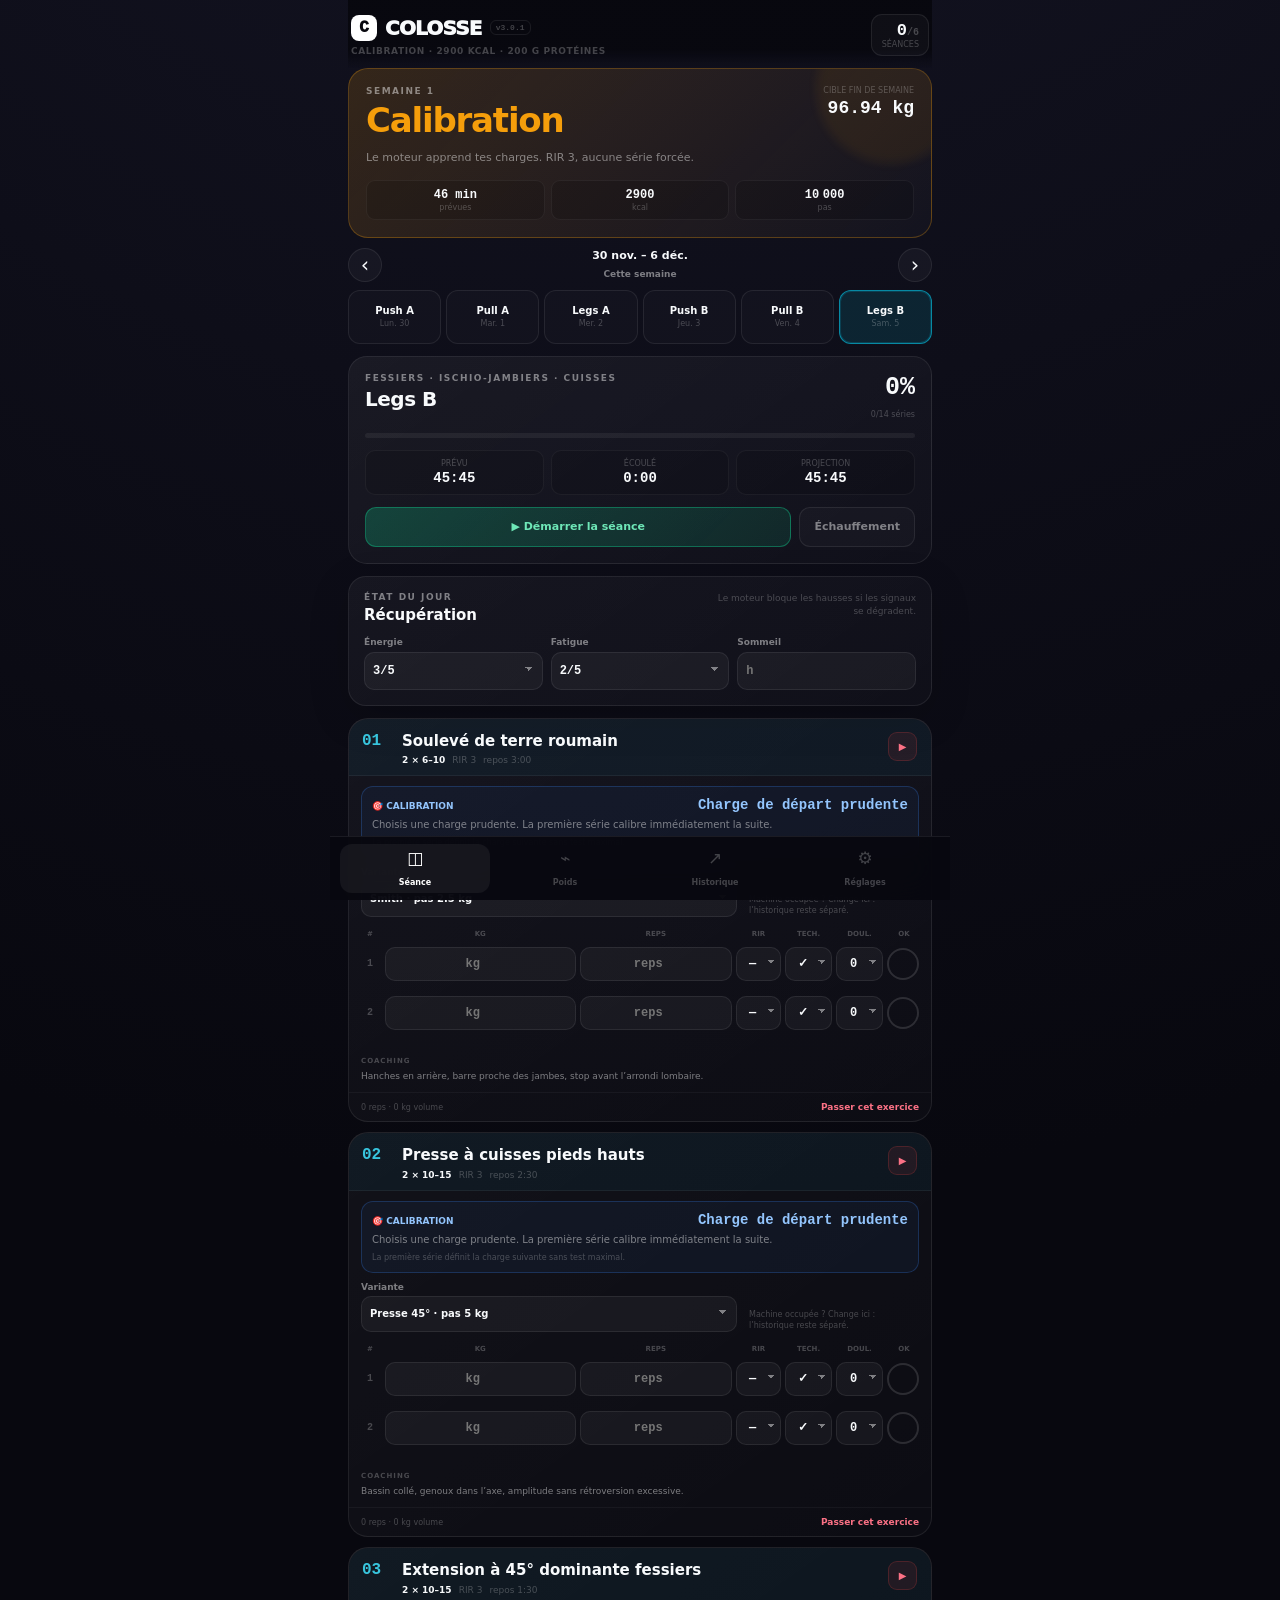
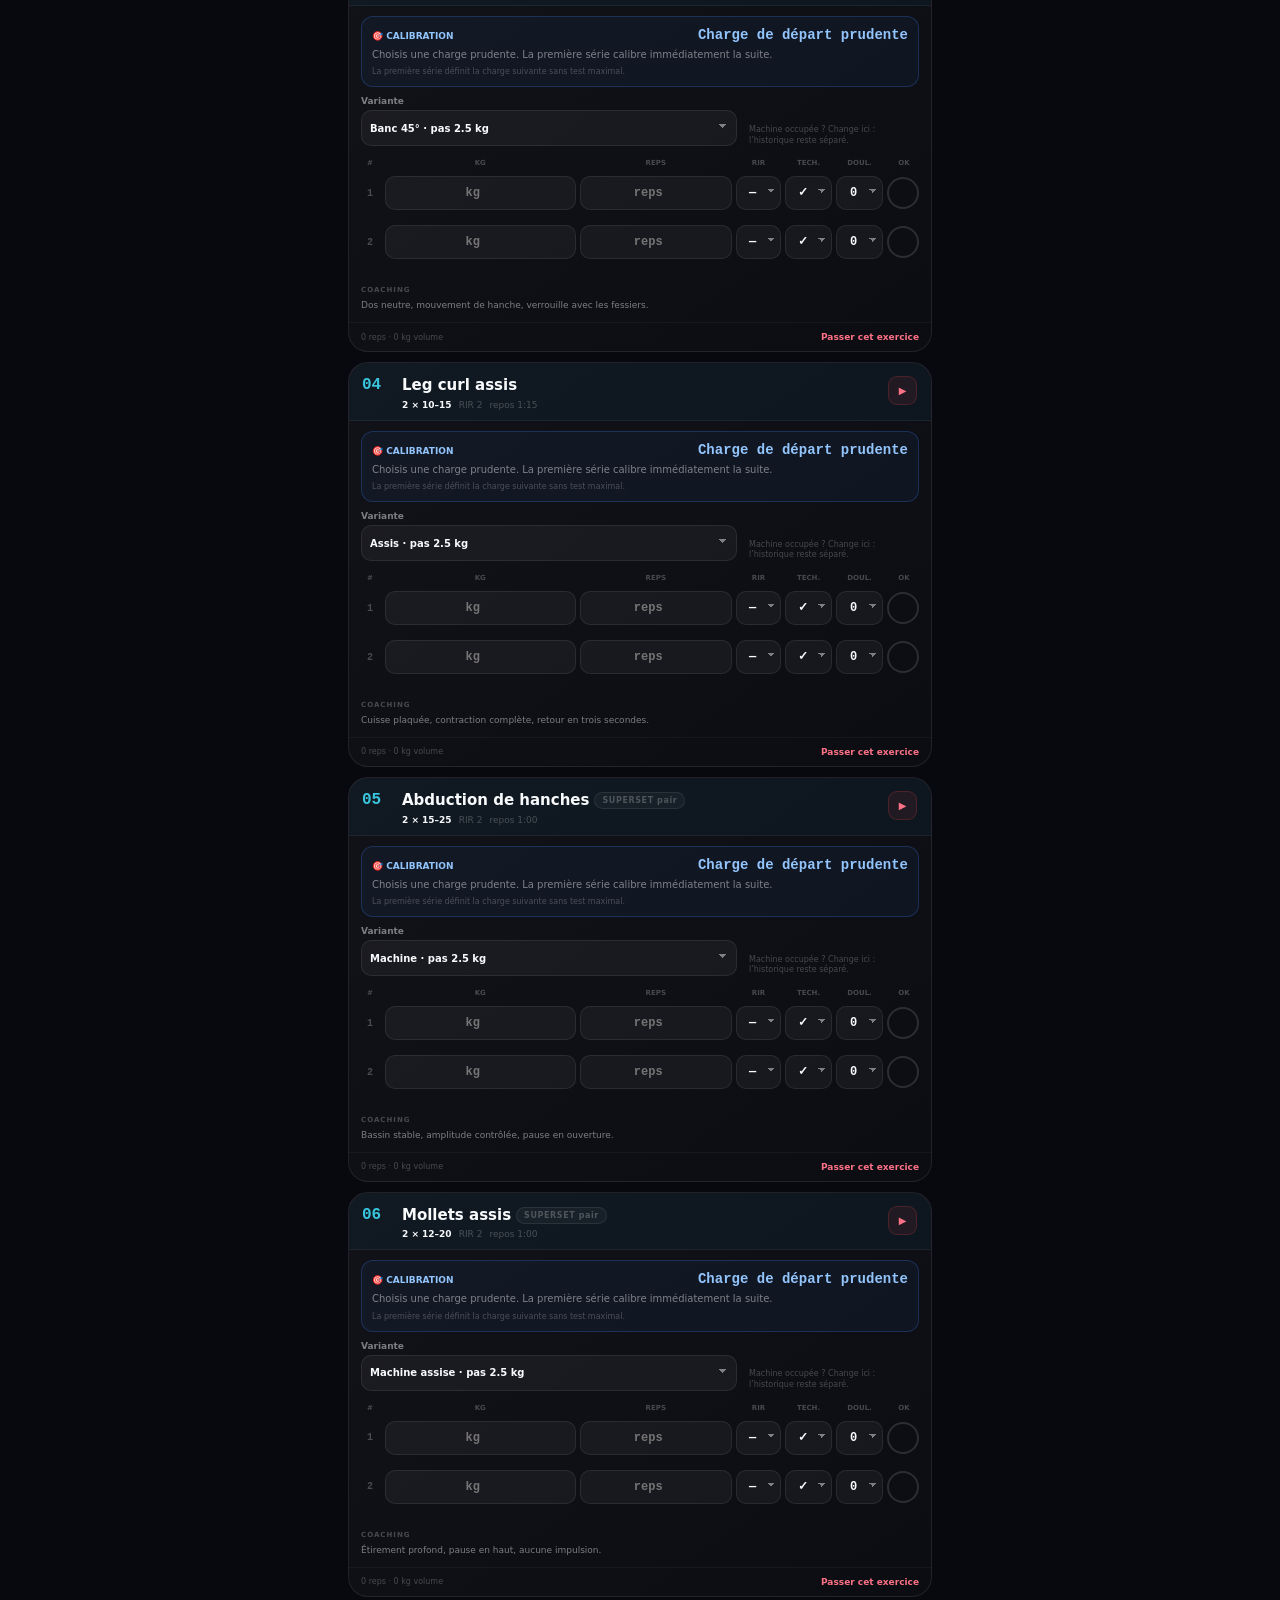
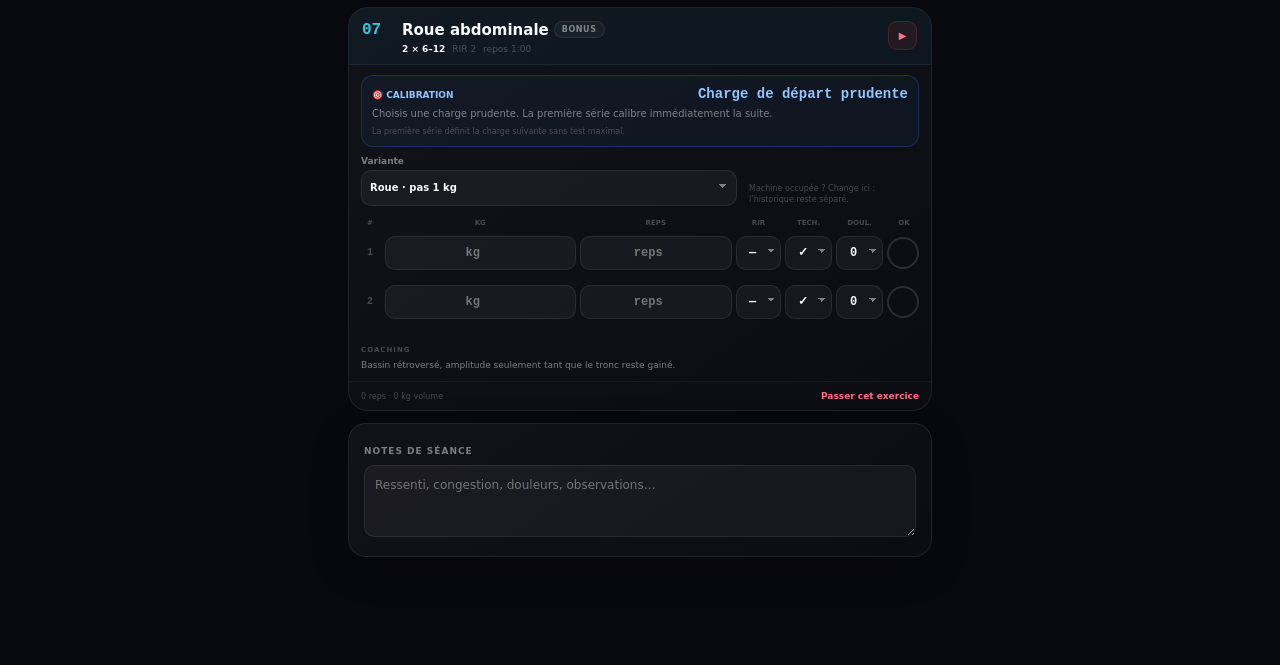
==== index.html @ 45afbc53 "Deploy Colosse v3 adaptive coach" ====
<!doctype html>
<html lang="fr">
<head>
  <meta charset="UTF-8" />
  <meta name="viewport" content="width=device-width, initial-scale=1, maximum-scale=1, viewport-fit=cover" />
  <meta name="theme-color" content="#08080f" />
  <meta name="color-scheme" content="dark" />
  <meta name="description" content="Colosse Adaptive — coach de musculation et pilotage du poids hors ligne." />
  <meta name="apple-mobile-web-app-capable" content="yes" />
  <meta name="apple-mobile-web-app-status-bar-style" content="black-translucent" />
  <meta name="apple-mobile-web-app-title" content="Colosse" />
  <link rel="manifest" href="./manifest.json" />
  <link rel="icon" href="./icon-192.png" />
  <link rel="apple-touch-icon" href="./icon-192.png" />
  <link rel="stylesheet" href="./styles.css" />
  <title>Colosse Adaptive</title>
</head>
<body>
  <div id="app"></div>
  <noscript>Colosse nécessite JavaScript.</noscript>
  <script type="module" src="./app.js"></script>
</body>
</html>
---- styles.css ----
:root {
  color-scheme: dark;
  --bg: #08080f;
  --panel: #11111a;
  --panel-2: #151521;
  --line: rgba(255,255,255,.08);
  --muted: rgba(255,255,255,.46);
  --faint: rgba(255,255,255,.24);
  --text: #f8fafc;
  --green: #10b981;
  --red: #ef4444;
  --amber: #f59e0b;
  --blue: #3b82f6;
  --radius: 18px;
  --mono: ui-monospace, SFMono-Regular, Menlo, Monaco, Consolas, monospace;
  --sans: Inter, ui-sans-serif, system-ui, -apple-system, BlinkMacSystemFont, "Segoe UI", sans-serif;
}

* { box-sizing: border-box; -webkit-tap-highlight-color: transparent; }
html { background: var(--bg); }
body { margin: 0; min-height: 100vh; background: radial-gradient(circle at 50% -20%, #171728 0, var(--bg) 42%); color: var(--text); font-family: var(--sans); overscroll-behavior-y: contain; }
button, input, select, textarea { font: inherit; }
button, a { -webkit-touch-callout: none; }
button { color: inherit; }
a { color: inherit; }
input, select, textarea { color: var(--text); background: rgba(255,255,255,.045); border: 1px solid var(--line); border-radius: 10px; outline: none; }
input:focus, select:focus, textarea:focus { border-color: rgba(255,255,255,.28); box-shadow: 0 0 0 3px rgba(255,255,255,.04); }
select { appearance: none; background-image: linear-gradient(45deg, transparent 50%, rgba(255,255,255,.45) 50%), linear-gradient(135deg, rgba(255,255,255,.45) 50%, transparent 50%); background-position: calc(100% - 13px) calc(50% - 2px), calc(100% - 9px) calc(50% - 2px); background-size: 4px 4px, 4px 4px; background-repeat: no-repeat; padding-right: 25px !important; }
textarea { resize: vertical; }
::selection { background: rgba(59,130,246,.35); }
::-webkit-scrollbar { width: 0; height: 0; }

.app-shell { width: min(100%, 620px); margin: 0 auto; min-height: 100vh; padding: env(safe-area-inset-top) 12px calc(90px + env(safe-area-inset-bottom)); }
.page { padding-bottom: 18px; }
.topbar { position: sticky; top: 0; z-index: 40; display: flex; align-items: center; justify-content: space-between; min-height: 68px; padding: 12px 3px 10px; background: linear-gradient(180deg, rgba(8,8,15,.98) 72%, rgba(8,8,15,0)); backdrop-filter: blur(16px); }
.brand-row { display: flex; align-items: center; gap: 8px; }
.brand-mark { display: grid; place-items: center; width: 26px; height: 26px; border-radius: 8px; background: #fff; color: #08080f; font-family: var(--mono); font-weight: 950; }
.brand { font-size: 20px; line-height: 1; font-weight: 950; letter-spacing: -.8px; }
.version { padding: 2px 5px; border: 1px solid var(--line); border-radius: 6px; color: var(--faint); font: 600 8px var(--mono); }
.brand-sub { margin-top: 5px; color: var(--faint); font-size: 9px; font-weight: 750; letter-spacing: .6px; text-transform: uppercase; }
.topbar-score { min-width: 58px; padding: 6px 9px; border: 1px solid var(--line); border-radius: 11px; background: rgba(255,255,255,.03); text-align: right; }
.topbar-score strong { display: block; font: 900 17px var(--mono); }
.topbar-score strong small { color: var(--faint); font-size: 10px; }
.topbar-score span { display: block; color: var(--faint); font-size: 8px; text-transform: uppercase; }

h1, h2, h3, p { margin: 0; }
h1 { font-size: clamp(24px, 7vw, 34px); letter-spacing: -1.2px; }
h2 { font-size: 20px; letter-spacing: -.5px; }
h3 { font-size: 15px; }
.eyebrow { display: block; margin-bottom: 4px; color: var(--muted); font-size: 9px; font-weight: 850; letter-spacing: 1.5px; text-transform: uppercase; }
.subtle { color: var(--faint); font-size: 9px; line-height: 1.45; text-align: right; max-width: 210px; }
.subtle-block { color: var(--muted); font-size: 12px; line-height: 1.55; }
.card { margin-top: 12px; padding: 15px; border: 1px solid var(--line); border-radius: var(--radius); background: linear-gradient(145deg, rgba(255,255,255,.045), rgba(255,255,255,.018)); box-shadow: 0 12px 40px rgba(0,0,0,.16); }
.card-title { display: flex; align-items: flex-start; justify-content: space-between; gap: 14px; margin-bottom: 13px; }
.status-pill, .badge { display: inline-flex; align-items: center; padding: 3px 7px; border: 1px solid var(--line); border-radius: 999px; color: var(--muted); background: rgba(255,255,255,.035); font-size: 8px; font-weight: 850; letter-spacing: .6px; }
.badge.muted { color: var(--faint); }

.phase-card { position: relative; overflow: hidden; padding: 17px; border: 1px solid color-mix(in srgb, var(--phase) 28%, transparent); border-radius: 20px; background: linear-gradient(135deg, color-mix(in srgb, var(--phase) 16%, transparent), rgba(255,255,255,.018)); }
.phase-card::after { content: ""; position: absolute; right: -35px; top: -55px; width: 150px; height: 150px; border-radius: 50%; background: var(--phase); opacity: .07; filter: blur(5px); }
.phase-top { position: relative; z-index: 1; display: flex; justify-content: space-between; gap: 18px; }
.phase-card h1 { color: var(--phase); }
.phase-card p { position: relative; z-index: 1; margin-top: 10px; color: var(--muted); font-size: 11px; line-height: 1.5; }
.weight-target { min-width: 118px; text-align: right; }
.weight-target span, .weight-target small { display: block; color: var(--faint); font-size: 8px; text-transform: uppercase; }
.weight-target strong { display: block; margin: 3px 0; font: 900 18px var(--mono); }
.phase-metrics { position: relative; z-index: 1; display: grid; grid-template-columns: repeat(3,1fr); gap: 6px; margin-top: 13px; }
.phase-metrics span { padding: 7px; border: 1px solid rgba(255,255,255,.055); border-radius: 9px; background: rgba(0,0,0,.14); color: var(--faint); font-size: 8px; text-align: center; }
.phase-metrics b { display: block; margin-bottom: 1px; color: var(--text); font: 800 12px var(--mono); }

.week-picker { display: grid; grid-template-columns: 34px 1fr 34px; align-items: center; gap: 8px; margin: 10px 0 8px; text-align: center; }
.week-picker strong { display: block; font-size: 11px; }
.week-picker .text-button { margin-top: 2px; }
.icon-button { width: 34px; height: 34px; border: 1px solid var(--line); border-radius: 50%; background: rgba(255,255,255,.035); font-size: 21px; cursor: pointer; }
.text-button { padding: 2px 0; border: 0; background: none; color: var(--muted); font-size: 9px; font-weight: 750; cursor: pointer; }
.danger-text { color: #fb7185 !important; }

.day-tabs { display: flex; gap: 5px; overflow-x: auto; padding-bottom: 4px; }
.day-tab { position: relative; flex: 1 0 73px; min-height: 54px; padding: 7px 4px; border: 1px solid var(--line); border-radius: 12px; background: rgba(255,255,255,.018); cursor: pointer; }
.day-tab.active { border-color: color-mix(in srgb, var(--day) 70%, transparent); background: color-mix(in srgb, var(--day) 13%, transparent); box-shadow: inset 0 0 0 1px color-mix(in srgb, var(--day) 20%, transparent); }
.day-tab span { display: block; font-size: 10px; font-weight: 850; }
.day-tab small { display: block; margin-top: 3px; color: var(--faint); font-size: 8px; text-transform: capitalize; }
.day-tab i { position: absolute; top: 4px; right: 5px; color: var(--green); font-size: 8px; font-style: normal; }

.session-card { margin-top: 8px; padding: 16px; border: 1px solid var(--line); border-radius: 19px; background: linear-gradient(145deg, rgba(255,255,255,.05), rgba(255,255,255,.018)); }
.session-card.complete { border-color: rgba(16,185,129,.35); box-shadow: 0 10px 40px rgba(16,185,129,.07); }
.session-heading { display: flex; align-items: flex-start; justify-content: space-between; gap: 16px; }
.session-progress { text-align: right; }
.session-progress strong { display: block; font: 900 25px var(--mono); }
.session-progress span { color: var(--faint); font-size: 8px; }
.progress-track { height: 5px; margin-top: 12px; overflow: hidden; border-radius: 999px; background: rgba(255,255,255,.06); }
.progress-track i { display: block; height: 100%; border-radius: inherit; background: linear-gradient(90deg, #3b82f6, #10b981); transition: width .3s ease; }
.time-grid { display: grid; grid-template-columns: repeat(3,1fr); gap: 7px; margin-top: 12px; }
.time-grid div { padding: 8px 6px; border: 1px solid rgba(255,255,255,.05); border-radius: 10px; background: rgba(0,0,0,.12); text-align: center; }
.time-grid span { display: block; color: var(--faint); font-size: 8px; text-transform: uppercase; }
.time-grid strong { display: block; margin-top: 2px; font: 800 14px var(--mono); }
.time-grid .danger strong { color: #fb7185; }
.session-actions, .data-actions { display: flex; gap: 8px; margin-top: 12px; }
.primary-button, .secondary-button, .ghost-button, .danger-button { display: inline-flex; align-items: center; justify-content: center; min-height: 40px; padding: 10px 14px; border-radius: 11px; font-size: 11px; font-weight: 850; text-decoration: none; cursor: pointer; }
.primary-button { flex: 1; border: 1px solid rgba(16,185,129,.45); background: linear-gradient(135deg, rgba(16,185,129,.28), rgba(16,185,129,.13)); color: #6ee7b7; }
.secondary-button { flex: 1; border: 1px solid rgba(59,130,246,.35); background: rgba(59,130,246,.10); color: #93c5fd; }
.ghost-button { border: 1px solid var(--line); background: rgba(255,255,255,.025); color: var(--muted); }
.danger-button { width: 100%; margin-top: 12px; border: 1px solid rgba(239,68,68,.35); background: rgba(239,68,68,.08); color: #fda4af; }
.complete-banner { margin-top: 10px; padding: 8px; border-radius: 9px; background: rgba(16,185,129,.10); color: #6ee7b7; font-size: 10px; font-weight: 800; text-align: center; }

.readiness-grid { display: grid; grid-template-columns: repeat(3,1fr); gap: 8px; }
.readiness-grid label, .form-grid label, .full-label, .variant-row label { color: var(--muted); font-size: 9px; font-weight: 750; }
.readiness-grid select, .readiness-grid input { width: 100%; height: 38px; margin-top: 5px; padding: 8px; font: 750 12px var(--mono); }
.trim-card { display: flex; align-items: center; justify-content: space-between; gap: 14px; margin-top: 12px; padding: 13px; border: 1px solid rgba(245,158,11,.32); border-radius: 15px; background: rgba(245,158,11,.08); }
.trim-card strong { display: block; color: #fbbf24; }
.trim-card p { margin-top: 3px; color: var(--muted); font-size: 10px; line-height: 1.4; }
.trim-card button { flex: 0 0 auto; padding: 9px; border: 1px solid rgba(245,158,11,.35); border-radius: 9px; background: rgba(245,158,11,.14); color: #fbbf24; font-size: 9px; font-weight: 850; }

.exercise-list { margin-top: 12px; }
.exercise-card { margin-bottom: 10px; overflow: hidden; border: 1px solid var(--line); border-radius: 18px; background: linear-gradient(145deg, rgba(255,255,255,.045), rgba(255,255,255,.018)); }
.exercise-card.skipped { opacity: .48; filter: grayscale(.6); }
.exercise-head { display: grid; grid-template-columns: 31px 1fr 30px; gap: 9px; align-items: start; padding: 13px 13px 10px; border-bottom: 1px solid rgba(255,255,255,.055); background: color-mix(in srgb, var(--accent) 5%, transparent); }
.exercise-index { color: color-mix(in srgb, var(--accent) 80%, white); font: 900 16px var(--mono); }
.exercise-name-row { display: flex; align-items: center; flex-wrap: wrap; gap: 5px; }
.exercise-title h3 { line-height: 1.25; }
.exercise-plan { display: flex; flex-wrap: wrap; gap: 7px; margin-top: 5px; color: var(--faint); font-size: 9px; }
.exercise-plan b { color: var(--text); }
.video-link { display: grid; place-items: center; width: 29px; height: 29px; border: 1px solid rgba(239,68,68,.20); border-radius: 9px; background: rgba(239,68,68,.09); color: #fb7185; font-size: 10px; text-decoration: none; }
.prescription { margin: 10px 12px 0; padding: 10px; border: 1px solid var(--line); border-radius: 12px; background: rgba(255,255,255,.025); }
.prescription > div { display: flex; align-items: baseline; justify-content: space-between; gap: 10px; }
.prescription span { font-size: 9px; font-weight: 850; text-transform: uppercase; }
.prescription strong { font: 850 14px var(--mono); text-align: right; }
.prescription p { margin-top: 5px; color: var(--muted); font-size: 10px; line-height: 1.45; }
.prescription small { display: block; margin-top: 5px; color: var(--faint); font-size: 8px; }
.decision-up { border-color: rgba(16,185,129,.25) !important; background: rgba(16,185,129,.055) !important; color: #6ee7b7; }
.decision-down { border-color: rgba(245,158,11,.28) !important; background: rgba(245,158,11,.06) !important; color: #fbbf24; }
.decision-danger { border-color: rgba(239,68,68,.30) !important; background: rgba(239,68,68,.07) !important; color: #fda4af; }
.decision-calibrate { border-color: rgba(59,130,246,.25) !important; background: rgba(59,130,246,.06) !important; color: #93c5fd; }
.decision-hold { color: #cbd5e1; }
.variant-row { display: flex; align-items: flex-end; justify-content: space-between; gap: 12px; padding: 9px 12px; }
.variant-row label { flex: 1; }
.variant-row select { display: block; width: 100%; height: 36px; margin-top: 4px; padding: 7px 25px 7px 8px; font-size: 10px; font-weight: 750; }
.variant-row > span { max-width: 170px; color: var(--faint); font-size: 8px; line-height: 1.35; }
.set-table { padding: 0 10px 8px; }
.set-head, .set-row { display: grid; grid-template-columns: 22px minmax(48px,1fr) minmax(42px,.8fr) 45px 47px 47px 34px; gap: 4px; align-items: center; }
.set-head { padding: 4px 0; color: var(--faint); font-size: 7px; font-weight: 800; text-align: center; }
.set-row { position: relative; margin-bottom: 5px; padding: 5px 0; border-radius: 10px; transition: background .2s; }
.set-row.done { background: rgba(255,255,255,.025); }
.set-row.hit { background: rgba(16,185,129,.055); }
.set-number { color: var(--faint); font: 750 10px var(--mono); text-align: center; }
.set-row input, .set-row select { width: 100%; height: 34px; padding: 5px 4px; font: 800 12px var(--mono); text-align: center; }
.set-row select { padding-right: 16px !important; background-position: calc(100% - 9px) calc(50% - 2px), calc(100% - 5px) calc(50% - 2px); }
.set-check { display: grid; place-items: center; width: 32px; height: 32px; border: 2px solid rgba(255,255,255,.13); border-radius: 50%; background: transparent; font-weight: 950; cursor: pointer; }
.set-row.done .set-check { border-color: var(--green); background: var(--green); color: white; }
.rest-actual { position: absolute; right: 38px; bottom: -5px; color: var(--faint); font-size: 7px; }
.next-set, .next-session { display: flex; align-items: center; justify-content: space-between; gap: 12px; margin: 4px 12px 10px; padding: 10px; border: 1px solid rgba(59,130,246,.22); border-radius: 11px; background: rgba(59,130,246,.055); }
.next-set span, .next-session span { display: block; color: #93c5fd; font-size: 8px; font-weight: 850; letter-spacing: .8px; }
.next-set strong, .next-session strong { display: block; margin-top: 2px; font: 800 11px var(--mono); }
.next-set p, .next-session p { margin-top: 3px; color: var(--muted); font-size: 9px; line-height: 1.35; }
.next-set button { flex: 0 0 auto; padding: 8px; border: 1px solid rgba(59,130,246,.35); border-radius: 8px; background: rgba(59,130,246,.13); color: #bfdbfe; font-size: 8px; font-weight: 850; }
.next-set.danger { border-color: rgba(239,68,68,.3); background: rgba(239,68,68,.07); }
.next-session { border-color: rgba(16,185,129,.22); background: rgba(16,185,129,.055); }
.next-session span { color: #6ee7b7; }
.cue { padding: 0 12px 10px; }
.cue span { color: var(--faint); font-size: 7px; font-weight: 850; letter-spacing: 1px; }
.cue p { margin-top: 3px; color: var(--muted); font-size: 9px; line-height: 1.4; }
.exercise-footer { display: flex; justify-content: space-between; align-items: center; gap: 10px; padding: 7px 12px; border-top: 1px solid rgba(255,255,255,.045); color: var(--faint); font-size: 8px; }
.notes-card label { color: var(--muted); font-size: 9px; font-weight: 800; text-transform: uppercase; letter-spacing: 1px; }
.notes-card textarea, .daily-form textarea { width: 100%; min-height: 72px; margin-top: 7px; padding: 10px; font-size: 12px; line-height: 1.5; }

.weight-hero, .history-hero, .settings-hero { display: flex; align-items: flex-start; justify-content: space-between; gap: 20px; padding: 16px 4px 10px; }
.weight-hero p, .history-hero p, .settings-hero p { margin-top: 6px; color: var(--muted); font-size: 11px; line-height: 1.45; }
.macro-grid { display: grid; grid-template-columns: repeat(4,1fr); gap: 6px; margin-top: 10px; }
.macro-grid div { padding: 9px 5px; border: 1px solid var(--line); border-radius: 12px; background: rgba(255,255,255,.025); text-align: center; }
.macro-grid span, .macro-grid small { display: block; color: var(--faint); font-size: 7px; text-transform: uppercase; }
.macro-grid strong { display: block; margin: 3px 0 1px; font: 850 15px var(--mono); }
.trend-card > p { color: var(--muted); font-size: 11px; line-height: 1.5; }
.trend-metrics { display: grid; grid-template-columns: repeat(3,1fr); gap: 6px; margin: 12px 0; }
.trend-metrics div { padding: 8px; border: 1px solid rgba(255,255,255,.05); border-radius: 10px; background: rgba(0,0,0,.12); }
.trend-metrics span { display: block; color: var(--faint); font-size: 7px; }
.trend-metrics strong { display: block; margin-top: 3px; font: 750 10px var(--mono); }
.status-on_track { border-color: rgba(16,185,129,.25); }
.status-too_slow, .status-too_fast, .status-recovery { border-color: rgba(245,158,11,.28); }
.status-adherence { border-color: rgba(239,68,68,.28); }
.alert-strip { margin-top: 11px; padding: 9px; border: 1px solid rgba(245,158,11,.20); border-radius: 10px; background: rgba(245,158,11,.055); }
.alert-strip strong, .alert-strip span { display: block; }
.alert-strip strong { color: #fbbf24; font-size: 10px; }
.alert-strip span { margin-top: 2px; color: var(--muted); font-size: 9px; line-height: 1.4; }
.chart-legend { display: flex; gap: 10px; color: var(--faint); font-size: 8px; }
.chart-legend span::before { content: ""; display: inline-block; width: 13px; height: 2px; margin-right: 4px; vertical-align: middle; }
.chart-legend .actual::before { background: #60a5fa; }
.chart-legend .target::before { border-top: 2px dashed #f59e0b; }
.weight-chart { display: block; width: 100%; overflow: visible; }
.chart-grid { stroke: rgba(255,255,255,.06); stroke-width: 1; }
.chart-label { fill: rgba(255,255,255,.25); font: 9px var(--mono); }
.chart-actual { fill: none; stroke: #60a5fa; stroke-width: 4; stroke-linecap: round; stroke-linejoin: round; filter: drop-shadow(0 3px 8px rgba(59,130,246,.3)); }
.chart-target { fill: none; stroke: #f59e0b; stroke-width: 2; stroke-dasharray: 8 7; opacity: .75; }
.chart-dot { fill: #0f172a; stroke: #93c5fd; stroke-width: 3; }
.empty-chart { padding: 40px 10px; color: var(--faint); font-size: 10px; text-align: center; }
.form-grid { display: grid; grid-template-columns: repeat(2,1fr); gap: 10px; }
.form-grid label { display: block; }
.input-unit { display: flex; align-items: center; margin-top: 5px; border: 1px solid var(--line); border-radius: 10px; background: rgba(255,255,255,.035); }
.input-unit:focus-within { border-color: rgba(255,255,255,.28); }
.input-unit input { width: 100%; height: 39px; padding: 8px 5px 8px 9px; border: 0; background: transparent; box-shadow: none; font: 800 12px var(--mono); }
.input-unit span { padding-right: 8px; color: var(--faint); font-size: 8px; white-space: nowrap; }
.full-label { display: block; margin-top: 11px; }
.target-table, .log-list, .adjustment-list { display: grid; gap: 5px; }
.target-row, .log-list > div, .adjustment-list > div { display: grid; grid-template-columns: 1fr auto auto; align-items: center; gap: 12px; padding: 9px; border: 1px solid rgba(255,255,255,.05); border-radius: 10px; background: rgba(255,255,255,.02); }
.target-row.current { border-color: rgba(59,130,246,.26); background: rgba(59,130,246,.055); }
.target-row span, .log-list span, .adjustment-list span { font-size: 10px; font-weight: 750; }
.target-row span small { display: block; margin-top: 2px; color: var(--faint); font-size: 7px; }
.target-row strong, .log-list strong, .adjustment-list strong { font: 800 11px var(--mono); }
.target-row > small, .log-list > div > small, .adjustment-list > div > small { color: var(--faint); font-size: 8px; }
.adjustment-list > div { grid-template-columns: auto 1fr; }
.adjustment-list > div small { grid-column: 1 / -1; line-height: 1.4; }

.strength-chip { flex: 0 0 auto; padding: 9px 11px; border: 1px solid rgba(16,185,129,.25); border-radius: 12px; background: rgba(16,185,129,.055); text-align: right; }
.strength-chip.danger { border-color: rgba(239,68,68,.28); background: rgba(239,68,68,.06); }
.strength-chip span { display: block; color: var(--faint); font-size: 8px; }
.strength-chip strong { display: block; margin-top: 2px; font: 850 15px var(--mono); }
.prescription-list { display: grid; gap: 5px; }
.prescription-list > div { display: grid; grid-template-columns: 1fr auto auto; align-items: center; gap: 9px; padding: 9px; border: 1px solid rgba(255,255,255,.05); border-radius: 10px; background: rgba(255,255,255,.02); }
.prescription-list span { font-size: 10px; font-weight: 750; }
.prescription-list span small { display: block; margin-top: 2px; color: var(--faint); font-size: 7px; }
.prescription-list strong { font: 800 11px var(--mono); }
.prescription-list em { padding: 3px 6px; border: 1px solid var(--line); border-radius: 999px; font-size: 7px; font-style: normal; font-weight: 850; }
.session-history { display: grid; gap: 7px; }
.history-session { border: 1px solid rgba(255,255,255,.055); border-radius: 12px; background: rgba(255,255,255,.02); }
.history-session summary { display: flex; justify-content: space-between; gap: 12px; padding: 11px; list-style: none; cursor: pointer; }
.history-session summary::-webkit-details-marker { display: none; }
.history-session summary span, .history-session summary small { display: block; color: var(--faint); font-size: 8px; text-transform: capitalize; }
.history-session summary strong { display: block; margin-top: 2px; font-size: 11px; }
.history-session summary > div:last-child { text-align: right; }
.history-session summary > div:last-child span { color: var(--text); font: 750 10px var(--mono); }
.history-detail { padding: 0 11px 11px; border-top: 1px solid rgba(255,255,255,.045); }
.history-detail > div { display: grid; grid-template-columns: 120px 1fr; gap: 9px; padding: 7px 0; border-bottom: 1px solid rgba(255,255,255,.035); }
.history-detail span { color: var(--muted); font-size: 9px; }
.history-detail strong { font: 650 9px var(--mono); line-height: 1.4; }
.history-detail p { margin: 9px 0; color: var(--muted); font-size: 10px; line-height: 1.45; }
.legacy-card, .legacy-note, .about-card { margin-top: 12px; padding: 12px; border: 1px solid rgba(59,130,246,.16); border-radius: 13px; background: rgba(59,130,246,.045); }
.legacy-card strong, .legacy-card span, .about-card strong, .about-card span { display: block; }
.legacy-card strong, .about-card strong { font-size: 10px; }
.legacy-card span, .about-card span, .legacy-note { margin-top: 3px; color: var(--muted); font-size: 9px; line-height: 1.45; }
.empty-state { padding: 18px; color: var(--faint); font-size: 10px; text-align: center; }

.settings-hero { display: block; }
.settings-section .form-grid { margin-top: 2px; }
.toggle-list { display: grid; gap: 7px; }
.toggle-row { display: flex; align-items: center; justify-content: space-between; gap: 12px; min-height: 44px; padding: 8px 10px; border: 1px solid rgba(255,255,255,.05); border-radius: 10px; background: rgba(255,255,255,.02); cursor: pointer; }
.toggle-row span { font-size: 11px; }
.toggle-row input { position: absolute; opacity: 0; pointer-events: none; }
.toggle-row i { position: relative; width: 39px; height: 23px; border-radius: 999px; background: rgba(255,255,255,.10); transition: .2s; }
.toggle-row i::after { content: ""; position: absolute; top: 3px; left: 3px; width: 17px; height: 17px; border-radius: 50%; background: #fff; transition: .2s; }
.toggle-row input:checked + i { background: var(--green); }
.toggle-row input:checked + i::after { transform: translateX(16px); }
.data-actions .secondary-button { min-width: 0; }

.bottom-nav { position: fixed; bottom: 0; left: 50%; z-index: 80; display: grid; grid-template-columns: repeat(4,1fr); width: min(100%, 620px); padding: 7px 10px calc(7px + env(safe-area-inset-bottom)); border-top: 1px solid var(--line); background: rgba(8,8,15,.94); backdrop-filter: blur(22px); transform: translateX(-50%); }
.nav-item { display: grid; place-items: center; gap: 2px; min-height: 49px; border: 0; border-radius: 12px; background: transparent; color: var(--faint); cursor: pointer; }
.nav-item span { font-size: 17px; line-height: 1; }
.nav-item small { font-size: 8px; font-weight: 750; }
.nav-item.active { background: rgba(255,255,255,.055); color: #fff; }

.timer-overlay { position: fixed; inset: auto 0 0; z-index: 100; display: grid; place-items: center; width: min(100%, 620px); margin: auto; padding: 17px 18px calc(22px + env(safe-area-inset-bottom)); border-top: 1px solid rgba(59,130,246,.25); background: rgba(8,8,15,.98); backdrop-filter: blur(22px); box-shadow: 0 -20px 60px rgba(0,0,0,.45); animation: slideUp .22s ease-out; }
.timer-label { color: var(--faint); font-size: 8px; font-weight: 850; letter-spacing: 2px; }
.timer-overlay > strong { margin: 4px 0 8px; font: 950 40px var(--mono); }
.timer-progress { width: min(330px, 80vw); height: 5px; overflow: hidden; border-radius: 999px; background: rgba(255,255,255,.08); }
.timer-progress i { display: block; height: 100%; background: #60a5fa; transition: width .25s linear; }
.timer-actions { display: flex; align-items: center; gap: 13px; margin-top: 11px; }
.timer-actions button, .timer-skip { border: 1px solid var(--line); border-radius: 10px; background: rgba(255,255,255,.04); color: var(--muted); font-size: 10px; font-weight: 800; cursor: pointer; }
.timer-actions button { min-width: 69px; height: 38px; }
.timer-actions .timer-pause { min-width: 46px; border-color: rgba(59,130,246,.28); color: #93c5fd; }
.timer-skip { margin-top: 8px; padding: 6px 14px; border: 0; background: none; }

.toast { position: fixed; left: 50%; bottom: calc(80px + env(safe-area-inset-bottom)); z-index: 140; width: min(calc(100% - 28px), 500px); padding: 11px 13px; border: 1px solid var(--line); border-radius: 12px; background: rgba(17,17,26,.98); box-shadow: 0 15px 50px rgba(0,0,0,.45); color: #fff; font-size: 10px; font-weight: 750; text-align: center; transform: translateX(-50%); transition: opacity .2s, transform .2s; }
.toast.success { border-color: rgba(16,185,129,.35); color: #6ee7b7; }
.toast.error { border-color: rgba(239,68,68,.40); color: #fda4af; }
.toast.hidden { opacity: 0; pointer-events: none; transform: translate(-50%, 8px); }
.update-banner { position: fixed; top: env(safe-area-inset-top); left: 50%; z-index: 160; display: flex; align-items: center; justify-content: space-between; width: min(100%,620px); padding: 10px 13px; background: linear-gradient(90deg,#059669,#10b981); transform: translateX(-50%); font-size: 10px; font-weight: 850; }
.update-banner button { padding: 6px 9px; border: 1px solid rgba(255,255,255,.35); border-radius: 8px; background: rgba(255,255,255,.12); font-size: 9px; font-weight: 850; }
.update-banner.hidden { display: none; }

.splash, .fatal { min-height: 100vh; display: grid; place-content: center; justify-items: center; gap: 8px; padding: 24px; text-align: center; }
.splash-mark { display: grid; place-items: center; width: 58px; height: 58px; border-radius: 18px; background: #fff; color: #08080f; font: 950 31px var(--mono); }
.splash strong { font-size: 20px; letter-spacing: 2px; }
.splash span, .fatal p { color: var(--muted); font-size: 11px; }
.fatal button { padding: 10px 18px; border: 1px solid var(--line); border-radius: 10px; background: rgba(255,255,255,.06); }

@keyframes slideUp { from { transform: translateY(100%); opacity: 0; } to { transform: translateY(0); opacity: 1; } }

@media (max-width: 420px) {
  .app-shell { padding-inline: 9px; }
  .phase-card, .session-card, .card { border-radius: 16px; }
  .set-head, .set-row { grid-template-columns: 19px minmax(44px,1fr) minmax(40px,.75fr) 41px 42px 42px 31px; gap: 3px; }
  .set-row input, .set-row select { height: 32px; font-size: 11px; }
  .set-check { width: 30px; height: 30px; }
  .variant-row > span { display: none; }
  .phase-metrics span { padding-inline: 3px; }
  .macro-grid { grid-template-columns: repeat(2,1fr); }
  .history-detail > div { grid-template-columns: 90px 1fr; }
}

@media (min-width: 700px) {
  .app-shell { padding-inline: 18px; }
  .exercise-card { border-radius: 20px; }
}

@media (prefers-reduced-motion: reduce) {
  *, *::before, *::after { scroll-behavior: auto !important; animation-duration: .01ms !important; transition-duration: .01ms !important; }
}
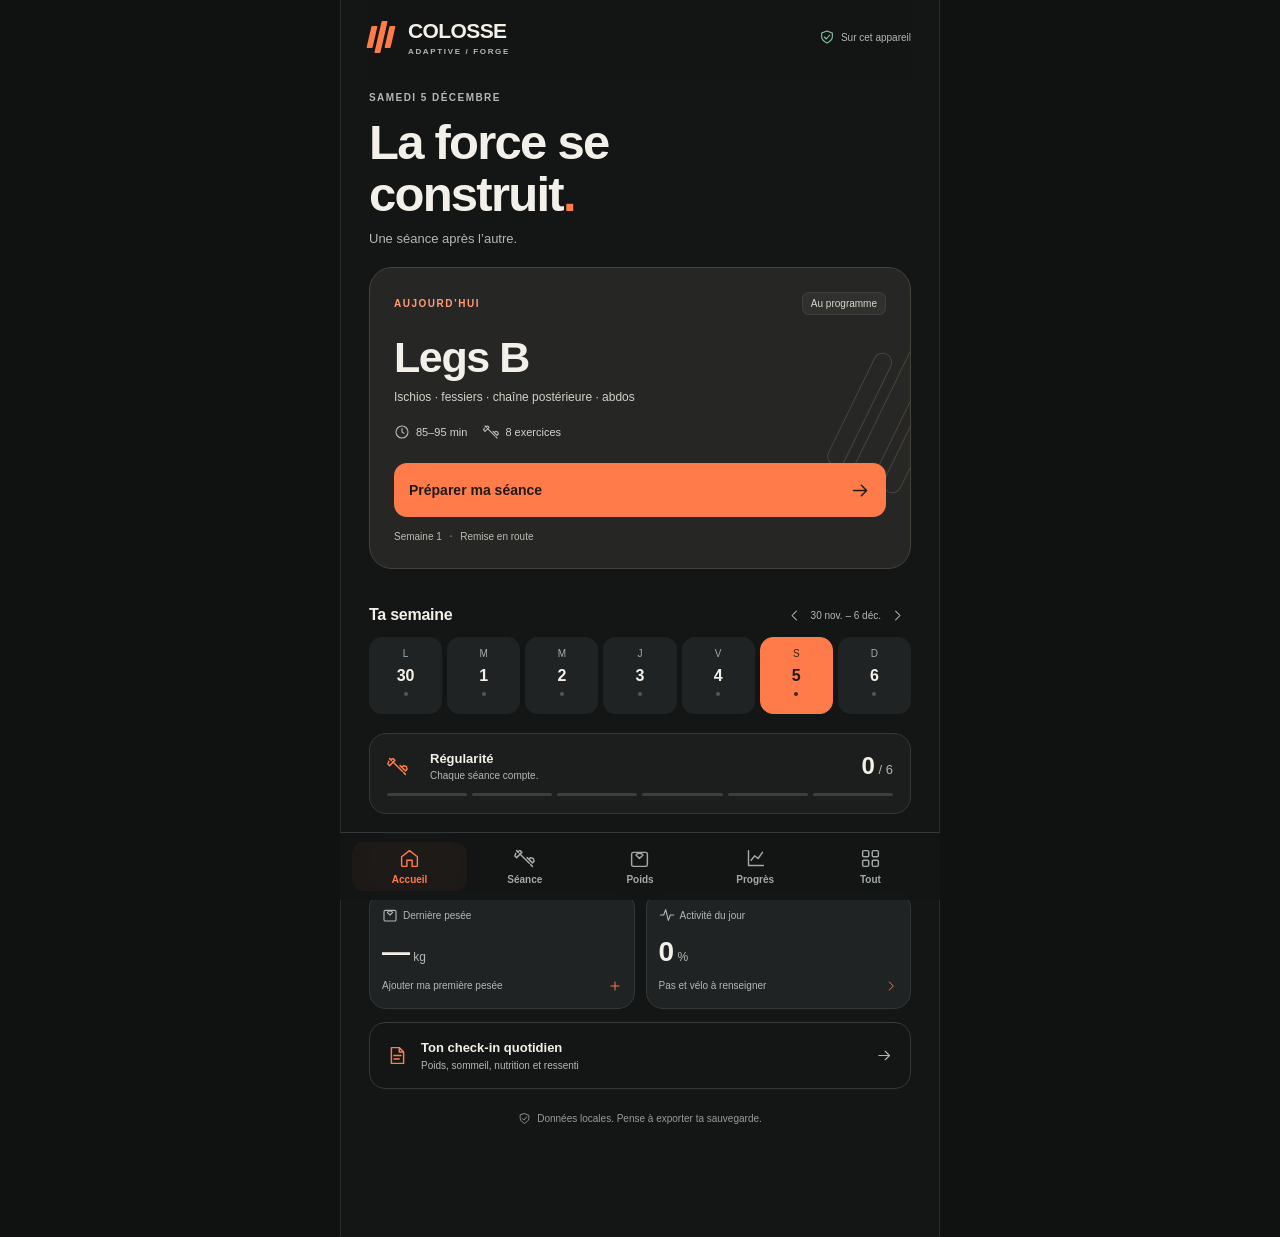
==== commit 88ba8999: "ux: interface Forge pour iPhone 15 (non publiee) Integration du patch COLOSSE_FORGE (base verifiee i" ====
--- a/index.html
+++ b/index.html
@@ -2,8 +2,8 @@
 <html lang="fr">
 <head>
   <meta charset="UTF-8" />
-  <meta name="viewport" content="width=device-width, initial-scale=1, maximum-scale=1, viewport-fit=cover" />
-  <meta name="theme-color" content="#08080f" />
+  <meta name="viewport" content="width=device-width, initial-scale=1, viewport-fit=cover" />
+  <meta name="theme-color" content="#141616" />
   <meta name="color-scheme" content="dark" />
   <meta name="description" content="Colosse Adaptive — coach de musculation et pilotage du poids hors ligne." />
   <meta name="apple-mobile-web-app-capable" content="yes" />
@@ -13,6 +13,7 @@
   <link rel="icon" href="./icon-192.png" />
   <link rel="apple-touch-icon" href="./icon-192.png" />
   <link rel="stylesheet" href="./styles.css" />
+  <link rel="stylesheet" href="./forge.css" />
   <title>Colosse Adaptive</title>
 </head>
 <body>
--- a/styles.css
+++ b/styles.css
@@ -3,9 +3,9 @@
   --bg: #08080f;
   --panel: #11111a;
   --panel-2: #151521;
-  --line: rgba(255,255,255,.08);
-  --muted: rgba(255,255,255,.46);
-  --faint: rgba(255,255,255,.24);
+  --line: rgba(255,255,255,.14);
+  --muted: rgba(255,255,255,.72);
+  --faint: rgba(255,255,255,.50);
   --text: #f8fafc;
   --green: #10b981;
   --red: #ef4444;
@@ -17,13 +17,13 @@
 }
 
 * { box-sizing: border-box; -webkit-tap-highlight-color: transparent; }
-html { background: var(--bg); }
+html { background: var(--bg); -webkit-text-size-adjust: 100%; text-size-adjust: 100%; }
 body { margin: 0; min-height: 100vh; background: radial-gradient(circle at 50% -20%, #171728 0, var(--bg) 42%); color: var(--text); font-family: var(--sans); overscroll-behavior-y: contain; }
 button, input, select, textarea { font: inherit; }
 button, a { -webkit-touch-callout: none; }
 button { color: inherit; }
 a { color: inherit; }
-input, select, textarea { color: var(--text); background: rgba(255,255,255,.045); border: 1px solid var(--line); border-radius: 10px; outline: none; }
+input, select, textarea { color: var(--text); background: rgba(255,255,255,.065); border: 1px solid var(--line); border-radius: 10px; outline: none; }
 input:focus, select:focus, textarea:focus { border-color: rgba(255,255,255,.28); box-shadow: 0 0 0 3px rgba(255,255,255,.04); }
 select { appearance: none; background-image: linear-gradient(45deg, transparent 50%, rgba(255,255,255,.45) 50%), linear-gradient(135deg, rgba(255,255,255,.45) 50%, transparent 50%); background-position: calc(100% - 13px) calc(50% - 2px), calc(100% - 9px) calc(50% - 2px); background-size: 4px 4px, 4px 4px; background-repeat: no-repeat; padding-right: 25px !important; }
 textarea { resize: vertical; }
@@ -32,25 +32,25 @@
 
 .app-shell { width: min(100%, 620px); margin: 0 auto; min-height: 100vh; padding: env(safe-area-inset-top) 12px calc(90px + env(safe-area-inset-bottom)); }
 .page { padding-bottom: 18px; }
-.topbar { position: sticky; top: 0; z-index: 40; display: flex; align-items: center; justify-content: space-between; min-height: 68px; padding: 12px 3px 10px; background: linear-gradient(180deg, rgba(8,8,15,.98) 72%, rgba(8,8,15,0)); backdrop-filter: blur(16px); }
+.topbar { position: sticky; top: env(safe-area-inset-top, 0px); z-index: 40; display: flex; align-items: center; justify-content: space-between; min-height: 72px; padding: 12px 4px 11px; background: linear-gradient(180deg, rgba(8,8,15,.99) 78%, rgba(8,8,15,.88)); backdrop-filter: blur(18px); }
 .brand-row { display: flex; align-items: center; gap: 8px; }
-.brand-mark { display: grid; place-items: center; width: 26px; height: 26px; border-radius: 8px; background: #fff; color: #08080f; font-family: var(--mono); font-weight: 950; }
-.brand { font-size: 20px; line-height: 1; font-weight: 950; letter-spacing: -.8px; }
-.version { padding: 2px 5px; border: 1px solid var(--line); border-radius: 6px; color: var(--faint); font: 600 8px var(--mono); }
-.brand-sub { margin-top: 5px; color: var(--faint); font-size: 9px; font-weight: 750; letter-spacing: .6px; text-transform: uppercase; }
-.topbar-score { min-width: 58px; padding: 6px 9px; border: 1px solid var(--line); border-radius: 11px; background: rgba(255,255,255,.03); text-align: right; }
-.topbar-score strong { display: block; font: 900 17px var(--mono); }
-.topbar-score strong small { color: var(--faint); font-size: 10px; }
-.topbar-score span { display: block; color: var(--faint); font-size: 8px; text-transform: uppercase; }
+.brand-mark { display: grid; place-items: center; width: 30px; height: 30px; border-radius: 9px; background: #fff; color: #08080f; font-family: var(--mono); font-weight: 950; }
+.brand { font-size: 21px; line-height: 1; font-weight: 950; letter-spacing: -.8px; }
+.version { padding: 3px 6px; border: 1px solid var(--line); border-radius: 6px; color: var(--muted); font: 700 9px var(--mono); }
+.brand-sub { margin-top: 7px; color: var(--muted); font-size: 10px; font-weight: 800; letter-spacing: .55px; text-transform: uppercase; }
+.topbar-score { min-width: 64px; padding: 7px 10px; border: 1px solid var(--line); border-radius: 12px; background: rgba(255,255,255,.05); text-align: right; }
+.topbar-score strong { display: block; font: 900 18px var(--mono); }
+.topbar-score strong small { color: var(--muted); font-size: 11px; }
+.topbar-score span { display: block; color: var(--muted); font-size: 9px; text-transform: uppercase; }
 
 h1, h2, h3, p { margin: 0; }
 h1 { font-size: clamp(24px, 7vw, 34px); letter-spacing: -1.2px; }
 h2 { font-size: 20px; letter-spacing: -.5px; }
-h3 { font-size: 15px; }
-.eyebrow { display: block; margin-bottom: 4px; color: var(--muted); font-size: 9px; font-weight: 850; letter-spacing: 1.5px; text-transform: uppercase; }
-.subtle { color: var(--faint); font-size: 9px; line-height: 1.45; text-align: right; max-width: 210px; }
+h3 { font-size: 17px; }
+.eyebrow { display: block; margin-bottom: 5px; color: var(--muted); font-size: 10px; font-weight: 850; letter-spacing: 1.35px; line-height: 1.4; text-transform: uppercase; }
+.subtle { color: var(--muted); font-size: 11px; line-height: 1.5; text-align: right; max-width: 230px; }
 .subtle-block { color: var(--muted); font-size: 12px; line-height: 1.55; }
-.card { margin-top: 12px; padding: 15px; border: 1px solid var(--line); border-radius: var(--radius); background: linear-gradient(145deg, rgba(255,255,255,.045), rgba(255,255,255,.018)); box-shadow: 0 12px 40px rgba(0,0,0,.16); }
+.card { margin-top: 12px; padding: 17px; border: 1px solid var(--line); border-radius: var(--radius); background: linear-gradient(145deg, rgba(255,255,255,.055), rgba(255,255,255,.022)); box-shadow: 0 12px 40px rgba(0,0,0,.16); }
 .card-title { display: flex; align-items: flex-start; justify-content: space-between; gap: 14px; margin-bottom: 13px; }
 .status-pill, .badge { display: inline-flex; align-items: center; padding: 3px 7px; border: 1px solid var(--line); border-radius: 999px; color: var(--muted); background: rgba(255,255,255,.035); font-size: 8px; font-weight: 850; letter-spacing: .6px; }
 .badge.muted { color: var(--faint); }
@@ -59,13 +59,13 @@
 .phase-card::after { content: ""; position: absolute; right: -35px; top: -55px; width: 150px; height: 150px; border-radius: 50%; background: var(--phase); opacity: .07; filter: blur(5px); }
 .phase-top { position: relative; z-index: 1; display: flex; justify-content: space-between; gap: 18px; }
 .phase-card h1 { color: var(--phase); }
-.phase-card p { position: relative; z-index: 1; margin-top: 10px; color: var(--muted); font-size: 11px; line-height: 1.5; }
+.phase-card p { position: relative; z-index: 1; margin-top: 10px; color: var(--muted); font-size: 12px; line-height: 1.55; }
 .weight-target { min-width: 118px; text-align: right; }
 .weight-target span, .weight-target small { display: block; color: var(--faint); font-size: 8px; text-transform: uppercase; }
 .weight-target strong { display: block; margin: 3px 0; font: 900 18px var(--mono); }
 .phase-metrics { position: relative; z-index: 1; display: grid; grid-template-columns: repeat(3,1fr); gap: 6px; margin-top: 13px; }
-.phase-metrics span { padding: 7px; border: 1px solid rgba(255,255,255,.055); border-radius: 9px; background: rgba(0,0,0,.14); color: var(--faint); font-size: 8px; text-align: center; }
-.phase-metrics b { display: block; margin-bottom: 1px; color: var(--text); font: 800 12px var(--mono); }
+.phase-metrics span { padding: 8px 7px; border: 1px solid rgba(255,255,255,.09); border-radius: 9px; background: rgba(0,0,0,.14); color: var(--muted); font-size: 9px; text-align: center; }
+.phase-metrics b { display: block; margin-bottom: 2px; color: var(--text); font: 800 13px var(--mono); }
 
 .week-picker { display: grid; grid-template-columns: 34px 1fr 34px; align-items: center; gap: 8px; margin: 10px 0 8px; text-align: center; }
 .week-picker strong { display: block; font-size: 11px; }
@@ -78,7 +78,7 @@
 .day-tab { position: relative; flex: 1 0 73px; min-height: 54px; padding: 7px 4px; border: 1px solid var(--line); border-radius: 12px; background: rgba(255,255,255,.018); cursor: pointer; }
 .day-tab.active { border-color: color-mix(in srgb, var(--day) 70%, transparent); background: color-mix(in srgb, var(--day) 13%, transparent); box-shadow: inset 0 0 0 1px color-mix(in srgb, var(--day) 20%, transparent); }
 .day-tab span { display: block; font-size: 10px; font-weight: 850; }
-.day-tab small { display: block; margin-top: 3px; color: var(--faint); font-size: 8px; text-transform: capitalize; }
+.day-tab small { display: block; margin-top: 3px; color: var(--muted); font-size: 9px; text-transform: capitalize; }
 .day-tab i { position: absolute; top: 4px; right: 5px; color: var(--green); font-size: 8px; font-style: normal; }
 
 .session-card { margin-top: 8px; padding: 16px; border: 1px solid var(--line); border-radius: 19px; background: linear-gradient(145deg, rgba(255,255,255,.05), rgba(255,255,255,.018)); }
@@ -86,16 +86,16 @@
 .session-heading { display: flex; align-items: flex-start; justify-content: space-between; gap: 16px; }
 .session-progress { text-align: right; }
 .session-progress strong { display: block; font: 900 25px var(--mono); }
-.session-progress span { color: var(--faint); font-size: 8px; }
+.session-progress span { color: var(--muted); font-size: 10px; }
 .progress-track { height: 5px; margin-top: 12px; overflow: hidden; border-radius: 999px; background: rgba(255,255,255,.06); }
 .progress-track i { display: block; height: 100%; border-radius: inherit; background: linear-gradient(90deg, #3b82f6, #10b981); transition: width .3s ease; }
 .time-grid { display: grid; grid-template-columns: repeat(3,1fr); gap: 7px; margin-top: 12px; }
-.time-grid div { padding: 8px 6px; border: 1px solid rgba(255,255,255,.05); border-radius: 10px; background: rgba(0,0,0,.12); text-align: center; }
-.time-grid span { display: block; color: var(--faint); font-size: 8px; text-transform: uppercase; }
-.time-grid strong { display: block; margin-top: 2px; font: 800 14px var(--mono); }
+.time-grid div { padding: 10px 6px; border: 1px solid rgba(255,255,255,.10); border-radius: 11px; background: rgba(0,0,0,.15); text-align: center; }
+.time-grid span { display: grid; place-items: center; min-height: 24px; color: var(--muted); font-size: 9px; font-weight: 750; line-height: 1.25; text-transform: uppercase; }
+.time-grid strong { display: block; margin-top: 4px; font: 850 16px var(--mono); }
 .time-grid .danger strong { color: #fb7185; }
 .session-actions, .data-actions { display: flex; gap: 8px; margin-top: 12px; }
-.primary-button, .secondary-button, .ghost-button, .danger-button { display: inline-flex; align-items: center; justify-content: center; min-height: 40px; padding: 10px 14px; border-radius: 11px; font-size: 11px; font-weight: 850; text-decoration: none; cursor: pointer; }
+.primary-button, .secondary-button, .ghost-button, .danger-button { display: inline-flex; align-items: center; justify-content: center; min-height: 46px; padding: 11px 14px; border-radius: 12px; font-size: 13px; font-weight: 850; text-decoration: none; cursor: pointer; }
 .primary-button { flex: 1; border: 1px solid rgba(16,185,129,.45); background: linear-gradient(135deg, rgba(16,185,129,.28), rgba(16,185,129,.13)); color: #6ee7b7; }
 .secondary-button { flex: 1; border: 1px solid rgba(59,130,246,.35); background: rgba(59,130,246,.10); color: #93c5fd; }
 .ghost-button { border: 1px solid var(--line); background: rgba(255,255,255,.025); color: var(--muted); }
@@ -103,8 +103,8 @@
 .complete-banner { margin-top: 10px; padding: 8px; border-radius: 9px; background: rgba(16,185,129,.10); color: #6ee7b7; font-size: 10px; font-weight: 800; text-align: center; }
 
 .readiness-grid { display: grid; grid-template-columns: repeat(3,1fr); gap: 8px; }
-.readiness-grid label, .form-grid label, .full-label, .variant-row label { color: var(--muted); font-size: 9px; font-weight: 750; }
-.readiness-grid select, .readiness-grid input { width: 100%; height: 38px; margin-top: 5px; padding: 8px; font: 750 12px var(--mono); }
+.readiness-grid label, .form-grid label, .full-label, .variant-row label { color: var(--muted); font-size: 11px; font-weight: 750; }
+.readiness-grid select, .readiness-grid input { width: 100%; height: 46px; margin-top: 7px; padding: 9px; font: 800 14px var(--mono); }
 .trim-card { display: flex; align-items: center; justify-content: space-between; gap: 14px; margin-top: 12px; padding: 13px; border: 1px solid rgba(245,158,11,.32); border-radius: 15px; background: rgba(245,158,11,.08); }
 .trim-card strong { display: block; color: #fbbf24; }
 .trim-card p { margin-top: 3px; color: var(--muted); font-size: 10px; line-height: 1.4; }
@@ -113,19 +113,24 @@
 .exercise-list { margin-top: 12px; }
 .exercise-card { margin-bottom: 10px; overflow: hidden; border: 1px solid var(--line); border-radius: 18px; background: linear-gradient(145deg, rgba(255,255,255,.045), rgba(255,255,255,.018)); }
 .exercise-card.skipped { opacity: .48; filter: grayscale(.6); }
-.exercise-head { display: grid; grid-template-columns: 31px 1fr 30px; gap: 9px; align-items: start; padding: 13px 13px 10px; border-bottom: 1px solid rgba(255,255,255,.055); background: color-mix(in srgb, var(--accent) 5%, transparent); }
-.exercise-index { color: color-mix(in srgb, var(--accent) 80%, white); font: 900 16px var(--mono); }
+.exercise-head { display: grid; grid-template-columns: 35px 1fr 36px; gap: 10px; align-items: start; padding: 15px 14px 12px; border-bottom: 1px solid rgba(255,255,255,.09); background: color-mix(in srgb, var(--accent) 6%, transparent); }
+.exercise-index { color: color-mix(in srgb, var(--accent) 80%, white); font: 900 17px var(--mono); }
 .exercise-name-row { display: flex; align-items: center; flex-wrap: wrap; gap: 5px; }
-.exercise-title h3 { line-height: 1.25; }
-.exercise-plan { display: flex; flex-wrap: wrap; gap: 7px; margin-top: 5px; color: var(--faint); font-size: 9px; }
+.exercise-title h3 { font-size: 18px; line-height: 1.25; }
+.exercise-plan { display: flex; flex-wrap: wrap; gap: 8px; margin-top: 6px; color: var(--muted); font-size: 10px; line-height: 1.35; }
 .exercise-plan b { color: var(--text); }
-.video-link { display: grid; place-items: center; width: 29px; height: 29px; border: 1px solid rgba(239,68,68,.20); border-radius: 9px; background: rgba(239,68,68,.09); color: #fb7185; font-size: 10px; text-decoration: none; }
-.prescription { margin: 10px 12px 0; padding: 10px; border: 1px solid var(--line); border-radius: 12px; background: rgba(255,255,255,.025); }
+.video-link { display: grid; place-items: center; width: 36px; height: 36px; border: 1px solid rgba(239,68,68,.35); border-radius: 11px; background: rgba(239,68,68,.11); color: #fb7185; font-size: 12px; text-decoration: none; }
+.exercise-order-bar { display: flex; align-items: center; justify-content: space-between; gap: 10px; padding: 8px 13px; border-bottom: 1px solid rgba(255,255,255,.07); background: rgba(255,255,255,.018); }
+.exercise-order-bar > span { color: var(--muted); font-size: 10px; font-weight: 800; }
+.exercise-order-bar > div { display: flex; gap: 6px; }
+.exercise-order-bar button { min-height: 34px; padding: 7px 10px; border: 1px solid var(--line); border-radius: 9px; background: rgba(255,255,255,.05); color: var(--text); font-size: 10px; font-weight: 800; cursor: pointer; }
+.exercise-order-bar button:disabled { opacity: .28; cursor: default; }
+.prescription { margin: 12px 13px 0; padding: 12px; border: 1px solid var(--line); border-radius: 13px; background: rgba(255,255,255,.035); }
 .prescription > div { display: flex; align-items: baseline; justify-content: space-between; gap: 10px; }
-.prescription span { font-size: 9px; font-weight: 850; text-transform: uppercase; }
+.prescription span { font-size: 10px; font-weight: 850; letter-spacing: .4px; text-transform: uppercase; }
 .prescription strong { font: 850 14px var(--mono); text-align: right; }
-.prescription p { margin-top: 5px; color: var(--muted); font-size: 10px; line-height: 1.45; }
-.prescription small { display: block; margin-top: 5px; color: var(--faint); font-size: 8px; }
+.prescription p { margin-top: 7px; color: var(--muted); font-size: 12px; line-height: 1.5; }
+.prescription small { display: block; margin-top: 7px; color: var(--muted); font-size: 10px; line-height: 1.45; }
 .decision-up { border-color: rgba(16,185,129,.25) !important; background: rgba(16,185,129,.055) !important; color: #6ee7b7; }
 .decision-down { border-color: rgba(245,158,11,.28) !important; background: rgba(245,158,11,.06) !important; color: #fbbf24; }
 .decision-danger { border-color: rgba(239,68,68,.30) !important; background: rgba(239,68,68,.07) !important; color: #fda4af; }
@@ -135,18 +140,24 @@
 .variant-row label { flex: 1; }
 .variant-row select { display: block; width: 100%; height: 36px; margin-top: 4px; padding: 7px 25px 7px 8px; font-size: 10px; font-weight: 750; }
 .variant-row > span { max-width: 170px; color: var(--faint); font-size: 8px; line-height: 1.35; }
-.set-table { padding: 0 10px 8px; }
-.set-head, .set-row { display: grid; grid-template-columns: 22px minmax(48px,1fr) minmax(42px,.8fr) 45px 47px 47px 34px; gap: 4px; align-items: center; }
-.set-head { padding: 4px 0; color: var(--faint); font-size: 7px; font-weight: 800; text-align: center; }
-.set-row { position: relative; margin-bottom: 5px; padding: 5px 0; border-radius: 10px; transition: background .2s; }
-.set-row.done { background: rgba(255,255,255,.025); }
-.set-row.hit { background: rgba(16,185,129,.055); }
-.set-number { color: var(--faint); font: 750 10px var(--mono); text-align: center; }
-.set-row input, .set-row select { width: 100%; height: 34px; padding: 5px 4px; font: 800 12px var(--mono); text-align: center; }
-.set-row select { padding-right: 16px !important; background-position: calc(100% - 9px) calc(50% - 2px), calc(100% - 5px) calc(50% - 2px); }
-.set-check { display: grid; place-items: center; width: 32px; height: 32px; border: 2px solid rgba(255,255,255,.13); border-radius: 50%; background: transparent; font-weight: 950; cursor: pointer; }
+.set-table { padding: 2px 11px 9px; }
+.set-help { display: grid; gap: 2px; padding: 6px 2px 9px; color: var(--muted); font-size: 10px; line-height: 1.45; }
+.set-help strong { color: var(--text); font-size: 11px; }
+.set-row { position: relative; margin-bottom: 9px; padding: 10px; border: 1px solid rgba(255,255,255,.09); border-radius: 13px; background: rgba(255,255,255,.022); transition: background .2s, border-color .2s; }
+.set-row.done { background: rgba(255,255,255,.035); }
+.set-row.hit { border-color: rgba(16,185,129,.25); background: rgba(16,185,129,.065); }
+.set-primary { display: grid; grid-template-columns: 42px minmax(78px,1fr) minmax(78px,.9fr) 68px; gap: 7px; align-items: end; }
+.set-primary label, .set-feedback label { min-width: 0; color: var(--muted); font-size: 9px; font-weight: 800; }
+.set-primary label > span, .set-feedback label > span { display: block; min-height: 15px; margin-bottom: 5px; line-height: 1.2; }
+.set-number { display: grid; place-items: center; align-self: stretch; min-height: 58px; border-radius: 10px; color: var(--text); background: rgba(255,255,255,.04); font: 900 17px var(--mono); text-align: center; }
+.set-number small { color: var(--muted); font: 800 8px var(--sans); text-transform: uppercase; }
+.set-primary input, .set-feedback select { width: 100%; height: 42px; padding: 7px 8px; font: 800 12px var(--sans); }
+.set-primary input { font-family: var(--mono); font-size: 15px; text-align: center; }
+.set-feedback { display: grid; grid-template-columns: repeat(3,minmax(0,1fr)); gap: 7px; margin-top: 10px; padding-top: 9px; border-top: 1px solid rgba(255,255,255,.07); }
+.set-feedback select { padding-right: 20px !important; background-position: calc(100% - 12px) calc(50% - 2px), calc(100% - 8px) calc(50% - 2px); font-size: 11px; }
+.set-check { display: grid; place-items: center; width: 100%; height: 42px; border: 1px solid rgba(16,185,129,.42); border-radius: 10px; background: rgba(16,185,129,.10); color: #6ee7b7; font-size: 10px; font-weight: 900; cursor: pointer; }
 .set-row.done .set-check { border-color: var(--green); background: var(--green); color: white; }
-.rest-actual { position: absolute; right: 38px; bottom: -5px; color: var(--faint); font-size: 7px; }
+.rest-actual { display: block; margin-top: 7px; color: var(--muted); font-size: 9px; text-align: right; }
 .next-set, .next-session { display: flex; align-items: center; justify-content: space-between; gap: 12px; margin: 4px 12px 10px; padding: 10px; border: 1px solid rgba(59,130,246,.22); border-radius: 11px; background: rgba(59,130,246,.055); }
 .next-set span, .next-session span { display: block; color: #93c5fd; font-size: 8px; font-weight: 850; letter-spacing: .8px; }
 .next-set strong, .next-session strong { display: block; margin-top: 2px; font: 800 11px var(--mono); }
@@ -156,8 +167,8 @@
 .next-session { border-color: rgba(16,185,129,.22); background: rgba(16,185,129,.055); }
 .next-session span { color: #6ee7b7; }
 .cue { padding: 0 12px 10px; }
-.cue span { color: var(--faint); font-size: 7px; font-weight: 850; letter-spacing: 1px; }
-.cue p { margin-top: 3px; color: var(--muted); font-size: 9px; line-height: 1.4; }
+.cue span { color: var(--muted); font-size: 9px; font-weight: 850; letter-spacing: 1px; }
+.cue p { margin-top: 4px; color: var(--muted); font-size: 11px; line-height: 1.5; }
 .exercise-footer { display: flex; justify-content: space-between; align-items: center; gap: 10px; padding: 7px 12px; border-top: 1px solid rgba(255,255,255,.045); color: var(--faint); font-size: 8px; }
 .notes-card label { color: var(--muted); font-size: 9px; font-weight: 800; text-transform: uppercase; letter-spacing: 1px; }
 .notes-card textarea, .daily-form textarea { width: 100%; min-height: 72px; margin-top: 7px; padding: 10px; font-size: 12px; line-height: 1.5; }
@@ -191,6 +202,17 @@
 .chart-target { fill: none; stroke: #f59e0b; stroke-width: 2; stroke-dasharray: 8 7; opacity: .75; }
 .chart-dot { fill: #0f172a; stroke: #93c5fd; stroke-width: 3; }
 .empty-chart { padding: 40px 10px; color: var(--faint); font-size: 10px; text-align: center; }
+.activity-card { border-color: rgba(16,185,129,.20); }
+.activity-card.complete { background: linear-gradient(145deg, rgba(16,185,129,.10), rgba(255,255,255,.018)); }
+.activity-status { flex: 0 0 auto; padding: 5px 8px; border: 1px solid rgba(16,185,129,.25); border-radius: 999px; color: #6ee7b7; background: rgba(16,185,129,.07); font-size: 9px; font-weight: 850; }
+.activity-rule { color: var(--muted); font-size: 11px; line-height: 1.5; }
+.activity-progress { margin: 11px 0 13px; }
+.activity-progress i { background: linear-gradient(90deg, #0ea5e9, #10b981); }
+.activity-fields label > select { width: 100%; height: 41px; margin-top: 5px; padding: 8px; font-size: 10px; }
+.activity-mode { align-self: end; min-height: 55px; padding: 8px 10px; border: 1px solid var(--line); border-radius: 10px; background: rgba(255,255,255,.025); }
+.activity-mode span, .activity-mode small { display: block; color: var(--faint); font-size: 8px; }
+.activity-mode strong { display: block; margin: 3px 0; font-size: 11px; }
+.activity-help { margin-top: 10px; color: var(--faint); font-size: 9px; line-height: 1.45; }
 .form-grid { display: grid; grid-template-columns: repeat(2,1fr); gap: 10px; }
 .form-grid label { display: block; }
 .input-unit { display: flex; align-items: center; margin-top: 5px; border: 1px solid var(--line); border-radius: 10px; background: rgba(255,255,255,.035); }
@@ -239,6 +261,7 @@
 
 .settings-hero { display: block; }
 .settings-section .form-grid { margin-top: 2px; }
+.settings-help { margin-top: 10px; }
 .toggle-list { display: grid; gap: 7px; }
 .toggle-row { display: flex; align-items: center; justify-content: space-between; gap: 12px; min-height: 44px; padding: 8px 10px; border: 1px solid rgba(255,255,255,.05); border-radius: 10px; background: rgba(255,255,255,.02); cursor: pointer; }
 .toggle-row span { font-size: 11px; }
@@ -250,10 +273,10 @@
 .data-actions .secondary-button { min-width: 0; }
 
 .bottom-nav { position: fixed; bottom: 0; left: 50%; z-index: 80; display: grid; grid-template-columns: repeat(4,1fr); width: min(100%, 620px); padding: 7px 10px calc(7px + env(safe-area-inset-bottom)); border-top: 1px solid var(--line); background: rgba(8,8,15,.94); backdrop-filter: blur(22px); transform: translateX(-50%); }
-.nav-item { display: grid; place-items: center; gap: 2px; min-height: 49px; border: 0; border-radius: 12px; background: transparent; color: var(--faint); cursor: pointer; }
-.nav-item span { font-size: 17px; line-height: 1; }
-.nav-item small { font-size: 8px; font-weight: 750; }
-.nav-item.active { background: rgba(255,255,255,.055); color: #fff; }
+.nav-item { display: grid; place-items: center; gap: 3px; min-height: 54px; border: 0; border-radius: 13px; background: transparent; color: var(--muted); cursor: pointer; }
+.nav-item span { font-size: 19px; line-height: 1; }
+.nav-item small { font-size: 10px; font-weight: 800; }
+.nav-item.active { background: rgba(255,255,255,.09); color: #fff; }
 
 .timer-overlay { position: fixed; inset: auto 0 0; z-index: 100; display: grid; place-items: center; width: min(100%, 620px); margin: auto; padding: 17px 18px calc(22px + env(safe-area-inset-bottom)); border-top: 1px solid rgba(59,130,246,.25); background: rgba(8,8,15,.98); backdrop-filter: blur(22px); box-shadow: 0 -20px 60px rgba(0,0,0,.45); animation: slideUp .22s ease-out; }
 .timer-label { color: var(--faint); font-size: 8px; font-weight: 850; letter-spacing: 2px; }
@@ -284,10 +307,27 @@
 
 @media (max-width: 420px) {
   .app-shell { padding-inline: 9px; }
+  .topbar { gap: 8px; }
+  .brand-row { gap: 6px; }
+  .brand { font-size: 20px; }
+  .brand-sub { font-size: 9px; letter-spacing: .35px; }
+  .topbar-score { min-width: 60px; }
   .phase-card, .session-card, .card { border-radius: 16px; }
-  .set-head, .set-row { grid-template-columns: 19px minmax(44px,1fr) minmax(40px,.75fr) 41px 42px 42px 31px; gap: 3px; }
-  .set-row input, .set-row select { height: 32px; font-size: 11px; }
-  .set-check { width: 30px; height: 30px; }
+  .readiness .card-title { display: block; }
+  .readiness .subtle { display: block; max-width: none; margin-top: 8px; text-align: left; }
+  .time-grid { gap: 6px; }
+  .time-grid span { font-size: 9px; }
+  .time-grid strong { font-size: 15px; }
+  .prescription > div { display: block; }
+  .prescription strong { display: block; margin-top: 5px; text-align: left; }
+  .exercise-order-bar { align-items: flex-start; }
+  .exercise-order-bar > span { max-width: 72px; line-height: 1.25; }
+  .exercise-order-bar button { padding-inline: 8px; }
+  .set-primary { grid-template-columns: 38px minmax(70px,1fr) minmax(70px,.9fr) 62px; gap: 5px; }
+  .set-primary label, .set-feedback label { font-size: 8px; }
+  .set-primary input, .set-feedback select { height: 40px; }
+  .set-feedback { gap: 5px; }
+  .set-feedback select { padding-left: 6px; font-size: 10px; }
   .variant-row > span { display: none; }
   .phase-metrics span { padding-inline: 3px; }
   .macro-grid { grid-template-columns: repeat(2,1fr); }
@@ -302,3 +342,99 @@
 @media (prefers-reduced-motion: reduce) {
   *, *::before, *::after { scroll-behavior: auto !important; animation-duration: .01ms !important; transition-duration: .01ms !important; }
 }
+
+/* Statut de séance incomplète (section 1) */
+.session-status-incomplete{display:block;margin-top:4px;font-size:.68rem;font-weight:700;letter-spacing:.04em;color:#f59e0b;}
+.tempo-hint{cursor:help;border-bottom:1px dotted currentColor;}
+/* Dépassement de la plage cible : information, jamais une contrainte (section 2) */
+.time-grid .over-target strong{color:#f59e0b;}
+/* Unilatéral et cardio (audit v3.4.1) */
+.side-badge{font-size:.62rem;font-weight:800;letter-spacing:.06em;padding:2px 7px;border-radius:999px;background:rgba(59,130,246,.18);color:#93c5fd;}
+.side-badge.right{background:rgba(249,115,22,.18);color:#fdba74;}
+.cardio-card .cardio-actions{display:flex;gap:8px;margin-top:10px;}
+.cardio-card .cardio-actions button{flex:1;}
+.cardio-status{flex:1;display:flex;align-items:center;justify-content:center;font-size:12px;font-weight:700;color:var(--muted,rgba(255,255,255,.5));text-align:center;}
+.cardio-status.is-partial{color:#f59e0b;}
+.cardio-status.is-done{color:#34d399;}
+.cardio-badge{background:rgba(16,185,129,.18);color:#6ee7b7;}
+.rir-target{opacity:.65;font-weight:600;}
+.set-hint{display:block;opacity:.6;font-size:.62rem;margin-top:2px;}
+
+/* ===== MODE EXÉCUTION (v3.5.0) — lisible à 1 m, pouce accessible ===== */
+.execution{display:flex;flex-direction:column;gap:14px;padding-bottom:24px;}
+.exec-header__top{display:flex;justify-content:space-between;align-items:baseline;}
+.exec-day{font-size:.78rem;font-weight:800;letter-spacing:.08em;opacity:.7;}
+.exec-clock{font-variant-numeric:tabular-nums;font-weight:800;opacity:.8;}
+.exec-progress{height:8px;border-radius:999px;background:rgba(255,255,255,.10);overflow:hidden;margin-top:8px;}
+.exec-progress i{display:block;height:100%;background:var(--accent,#ef4444);transition:width .3s;}
+.exec-progress__label{font-size:.7rem;opacity:.55;margin-top:5px;}
+.exec-card{background:rgba(255,255,255,.04);border:1px solid rgba(255,255,255,.10);border-radius:20px;padding:22px 18px;text-align:center;display:flex;flex-direction:column;gap:12px;}
+.exec-eyebrow{font-size:.64rem;font-weight:800;letter-spacing:.12em;opacity:.6;}
+.exec-title{font-size:1.6rem;line-height:1.15;margin:0;}
+.exec-sub{font-size:.9rem;opacity:.75;}
+.exec-huge{font-size:3.4rem;font-weight:900;font-variant-numeric:tabular-nums;line-height:1;}
+.exec-huge--sm{font-size:1.9rem;}
+.exec-meta{display:flex;flex-wrap:wrap;gap:10px;justify-content:center;font-size:.82rem;opacity:.8;}
+.exec-cue{font-size:.85rem;opacity:.7;margin:0;}
+.exec-last{font-size:.8rem;opacity:.6;margin:0;}
+.exec-side{font-size:.9rem;font-weight:800;letter-spacing:.06em;padding:6px 12px;border-radius:999px;align-self:center;background:rgba(59,130,246,.2);color:#93c5fd;}
+.exec-side.right{background:rgba(249,115,22,.2);color:#fdba74;}
+.exec-primary{min-height:64px;font-size:1.05rem;font-weight:900;letter-spacing:.04em;border:none;border-radius:16px;background:var(--accent,#ef4444);color:#fff;cursor:pointer;}
+.exec-fields{display:flex;gap:10px;}
+.exec-input{flex:1;display:flex;flex-direction:column;gap:4px;text-align:left;font-size:.72rem;opacity:.8;}
+.exec-input input{min-height:52px;font-size:1.3rem;text-align:center;border-radius:12px;border:1px solid rgba(255,255,255,.14);background:rgba(255,255,255,.06);color:inherit;}
+.exec-choice{text-align:left;font-size:.72rem;opacity:.8;display:flex;flex-direction:column;gap:6px;}
+.chip-row{display:flex;gap:6px;flex-wrap:wrap;}
+.chip-choice{flex:1;min-width:52px;min-height:46px;border-radius:12px;border:1px solid rgba(255,255,255,.14);background:rgba(255,255,255,.05);color:inherit;font-weight:700;cursor:pointer;}
+.chip-choice.is-target{border-color:rgba(16,185,129,.5);}
+.chip-choice.selected{background:var(--accent,#ef4444);border-color:transparent;color:#fff;}
+.exec-secondary{display:flex;gap:8px;justify-content:center;}
+.exec-summary{list-style:none;padding:0;margin:0;display:flex;flex-direction:column;gap:8px;}
+.exec-summary li{display:flex;justify-content:space-between;font-size:.9rem;}
+.exec-resume-banner{width:100%;min-height:56px;margin-bottom:12px;border:none;border-radius:16px;background:#10b981;color:#04201a;font-weight:900;letter-spacing:.05em;cursor:pointer;}
+.exec-input{min-width:0;}
+.exec-input input{width:100%;box-sizing:border-box;}
+
+/* ---------- Réorganisation des exercices (glisser-déposer tactile) ---------- */
+.exercise-order-handle { display:flex; align-items:center; justify-content:center; min-width:44px; min-height:44px; margin-left:-6px; border-radius:11px; color:var(--muted); font-size:17px; cursor:grab; touch-action:none; -webkit-user-select:none; user-select:none; }
+.exercise-order-handle:active { cursor:grabbing; background:rgba(255,255,255,.07); color:var(--text); }
+.exercise-card.is-dragging { position:relative; z-index:40; background:#171722; border-color:rgba(59,130,246,.6); box-shadow:0 18px 44px rgba(0,0,0,.6); }
+/* Pendant le déplacement, les cartes se replient : la liste tient dans l'écran
+   et la poignée reste sous le doigt. */
+.exercise-list.is-reordering .exercise-card { overflow:hidden; margin-bottom:8px; }
+.exercise-list.is-reordering .exercise-card > *:not(.exercise-head):not(.exercise-order-bar) { display:none; }
+.exercise-list.is-reordering .exercise-plan,
+.exercise-list.is-reordering .video-link,
+.exercise-list.is-reordering .exercise-order-bar > span:not(.exercise-order-handle),
+.exercise-list.is-reordering .exercise-order-bar > div { display:none; }
+.exercise-list.is-reordering .exercise-head { padding-bottom:4px; }
+.exercise-list.is-reordering .exercise-card.cardio-card { opacity:.45; }
+.exercise-list.is-reordering .cardio-actions, .exercise-list.is-reordering .coaching-cue { display:none; }
+
+.sheet-backdrop { position:fixed; inset:0; z-index:110; background:rgba(4,4,10,.72); backdrop-filter:blur(3px); }
+.sheet { position:fixed; inset:auto 0 0; z-index:120; width:min(100%,620px); margin:auto; padding:16px 16px calc(20px + env(safe-area-inset-bottom)); border-top:1px solid rgba(255,255,255,.12); border-radius:20px 20px 0 0; background:rgba(12,12,20,.99); box-shadow:0 -22px 60px rgba(0,0,0,.55); animation:slideUp .2s ease-out; }
+.sheet-item { display:block; width:100%; min-height:52px; margin-bottom:8px; padding:14px 16px; border:1px solid var(--line); border-radius:13px; background:rgba(255,255,255,.05); color:var(--text); font-size:14px; font-weight:800; text-align:left; cursor:pointer; }
+.sheet-item--danger { color:#fca5a5; border-color:rgba(248,113,113,.3); }
+.sheet-item--muted { color:var(--muted); font-weight:700; background:transparent; }
+.sheet-close { min-width:40px; min-height:40px; border:1px solid var(--line); border-radius:11px; background:transparent; color:var(--muted); font-size:14px; cursor:pointer; }
+
+.reorder-panel { max-height:86vh; display:flex; flex-direction:column; }
+.reorder-head { display:flex; align-items:center; justify-content:space-between; margin-bottom:6px; }
+.reorder-head h2 { font-size:14px; font-weight:900; letter-spacing:1.4px; }
+.reorder-hint { margin-bottom:12px; color:var(--muted); font-size:11px; line-height:1.45; }
+.reorder-list { flex:1; overflow-y:auto; list-style:none; margin:0 0 14px; padding:0; }
+.reorder-row { display:flex; align-items:center; gap:8px; min-height:56px; margin-bottom:7px; padding:6px 12px 6px 4px; border:1px solid var(--line); border-radius:13px; background:rgba(255,255,255,.04); }
+.reorder-row.is-dragging { z-index:40; border-color:rgba(59,130,246,.6); background:rgba(59,130,246,.12); box-shadow:0 14px 32px rgba(0,0,0,.5); }
+.reorder-row.is-done .reorder-name { color:var(--muted); text-decoration:line-through; }
+.reorder-row.is-locked { opacity:.6; }
+.reorder-handle { display:flex; align-items:center; justify-content:center; min-width:44px; min-height:44px; border-radius:11px; color:var(--muted); font-size:17px; cursor:grab; touch-action:none; -webkit-user-select:none; user-select:none; }
+.reorder-handle:active { cursor:grabbing; background:rgba(255,255,255,.08); color:var(--text); }
+.reorder-handle.is-locked { cursor:default; }
+.reorder-name { flex:1; font-size:13px; font-weight:800; line-height:1.25; }
+.reorder-state { color:var(--muted); font-size:10px; font-weight:800; white-space:nowrap; }
+.reorder-arrows { display:flex; gap:4px; }
+.reorder-arrows button { min-width:36px; min-height:36px; border:1px solid var(--line); border-radius:10px; background:rgba(255,255,255,.05); color:var(--text); font-size:13px; font-weight:800; cursor:pointer; }
+.reorder-arrows button:disabled { opacity:.25; cursor:default; }
+.reorder-actions { display:flex; flex-direction:column; gap:8px; }
+.reorder-actions .primary-button { width:100%; }
+.reorder-actions .ghost-button { width:100%; min-height:46px; }
--- a/forge.css
+++ b/forge.css
@@ -0,0 +1,373 @@
+/* FORGE 1.0 — presentation only. Legacy selectors retained for functional coverage. */
+:root { --bg:#141616; --panel:#1d2020; --panel-2:#232626; --text:#f3f0e9; --muted:#b3b7b4; --faint:#969d99; --line:#343838; --accent:#ff7b4a; --forge:#ff7b4a; --green:#85c8a5; --radius:20px; --sans:-apple-system,BlinkMacSystemFont,"Segoe UI",sans-serif; --mono:var(--sans); --safe-top:env(safe-area-inset-top,0px); --safe-bottom:env(safe-area-inset-bottom,0px); }
+html { scroll-padding-top:90px; background:var(--bg); }
+body { background:var(--bg); font-size:14px; -webkit-font-smoothing:antialiased; }
+[hidden] { display:none!important; }
+button,a,summary { touch-action:manipulation; }
+button { cursor:pointer; }
+button:disabled { cursor:default; opacity:.4; }
+button:focus-visible,a:focus-visible,summary:focus-visible { outline:2px solid var(--forge); outline-offset:4px; }
+input:focus,select:focus,textarea:focus { border-color:var(--forge); box-shadow:0 0 0 3px #ff7b4a18; }
+input,select,textarea { font-size:16px!important; }
+::selection { background:#ff7b4a55; }
+.f-icon { width:21px; height:21px; flex:0 0 auto; vertical-align:middle; }
+.f-accent { color:var(--forge); }
+.app-shell { width:min(100%,600px); min-height:100svh; padding:max(0px,var(--safe-top)) max(20px,env(safe-area-inset-right)) calc(96px + var(--safe-bottom)) max(20px,env(safe-area-inset-left)); }
+.page { padding-bottom:6px; }
+.forge-topbar { min-height:73px; padding:15px 0; background:#141616f5; top:var(--safe-top); backdrop-filter:blur(18px); -webkit-backdrop-filter:blur(18px); }
+.f-brand { display:flex; align-items:center; gap:10px; border:0; background:none; padding:0; text-align:left; min-height:44px; font-size:21px; font-weight:900; letter-spacing:-.6px; }
+.f-brand-edition { display:block; margin-top:4px; font-size:8px; letter-spacing:1.65px; color:var(--muted); font-weight:600; }
+.f-mark { display:flex; align-items:center; gap:3px; width:29px; height:32px; transform:skew(-13deg); }
+.f-mark i { display:block; width:6px; height:22px; border-radius:1px; background:var(--forge); }
+.f-mark i:nth-child(2) { height:32px; }
+.f-top-status { display:flex; align-items:center; gap:6px; min-height:44px; background:none; border:0; padding:0 0 0 5px; color:var(--muted); font-size:10px; }
+.f-top-status svg { width:16px; height:16px; color:var(--green); }
+.f-live-dot { width:6px; height:6px; border-radius:50%; background:var(--forge); }
+h1 { font-size:37px; letter-spacing:-1.6px; line-height:1.08; font-weight:750; }
+h2 { font-size:21px; letter-spacing:-.6px; font-weight:720; }
+h3 { font-size:18px; }
+.eyebrow { font-size:10px; line-height:1.5; letter-spacing:1.45px; color:var(--muted); font-weight:650; }
+.forge-nav { width:min(100%,600px); grid-template-columns:repeat(5,1fr); padding:9px 12px calc(9px + var(--safe-bottom)); background:#141616f7; border-top:1px solid var(--line); -webkit-backdrop-filter:blur(20px); }
+.forge-nav .nav-item { display:flex; align-items:center; flex-direction:column; justify-content:center; gap:5px; min-height:49px; padding:3px; color:#a3aaa5; background:none; border:0; border-radius:12px; }
+.forge-nav .nav-item small { font-size:10px; font-weight:550; }
+.forge-nav .nav-item.active { color:var(--forge); background:#ff7b4a0a; }
+.forge-nav .nav-item.active::before { display:none; }
+.forge-nav .f-icon { width:21px; height:21px; }
+.f-home-intro { padding:16px 0 21px; }
+.f-home-intro .eyebrow { margin-bottom:12px; }
+.f-home-intro h1 { font-size:41px; font-weight:750; line-height:1.06; letter-spacing:-1.75px; }
+.f-home-intro p { margin-top:10px; font-size:13px; color:var(--muted); }
+.f-session-hero { position:relative; isolation:isolate; overflow:hidden; padding:20px; background:#262725; border:1px solid #44423a; border-radius:23px; }
+.f-hero-top { display:flex; align-items:center; justify-content:space-between; gap:10px; }
+.f-kicker { color:#ff9b76; font-size:10px; font-weight:750; text-transform:uppercase; letter-spacing:1.5px; }
+.f-pill { color:#dbd6c9; font-size:10px; padding:5px 8px; border-radius:7px; background:#ffffff0c; border:1px solid #ffffff12; }
+.f-session-hero h2 { margin-top:19px; font-size:38px; line-height:1.1; font-weight:780; letter-spacing:-1.4px; }
+.f-session-hero > p { color:#d2d0c7; font-size:12px; line-height:1.6; margin-top:7px; max-width:84%; }
+.f-hero-art { position:absolute; z-index:-1; right:-18px; top:65px; display:flex; align-items:center; gap:10px; transform:rotate(26deg); opacity:.20; }
+.f-hero-art div { height:124px; width:19px; border:1px solid #dbb29a; border-radius:12px; background:#99978512; }
+.f-hero-art div:nth-child(2) { height:180px; width:23px; }
+.f-hero-metrics { display:flex; flex-wrap:wrap; gap:16px; margin-top:17px; color:#d4d3cb; font-size:11px; }
+.f-hero-metrics span { display:flex; align-items:center; gap:6px; }
+.f-hero-metrics svg { width:16px; height:16px; color:#bcb9b0; }
+.f-cta { width:100%; min-height:54px; border:0; border-radius:13px; background:var(--forge); color:#211a14; padding:13px 15px; display:flex; justify-content:space-between; align-items:center; gap:12px; font-size:14px; font-weight:750; margin-top:23px; }
+.f-cta:active,.primary-button:active,.exec-primary:active { filter:brightness(.88); transform:translateY(1px); }
+.f-hero-foot { margin-top:13px; display:flex; justify-content:space-between; gap:12px; color:#bbbdb3; font-size:10px; line-height:1.4; }
+.f-hero-foot b { color:#74786d; margin:0 5px; }
+.f-section-head { display:flex; align-items:center; justify-content:space-between; gap:10px; }
+.f-section-head h2 { font-size:16px; letter-spacing:-.25px; }
+.f-week { margin-top:24px; }
+.f-week-controls { display:flex; align-items:center; gap:0; }
+.f-week-controls button { width:28px; min-height:44px; border:0; background:none; color:var(--muted); padding:0; }
+.f-week-controls button svg { width:15px; }
+.f-week-controls .f-week-range { width:auto; padding:0 2px; font-size:10px; }
+.f-week-days { display:grid; grid-template-columns:repeat(7,minmax(0,1fr)); gap:5px; }
+.f-week-day { border:1px solid transparent; background:#202323; padding:10px 2px 8px; border-radius:13px; display:flex; align-items:center; flex-direction:column; min-height:77px; }
+.f-week-day > span { font-size:10px; color:#a3aaa5; }
+.f-week-day > strong { font-size:16px; font-weight:650; margin-top:8px; }
+.f-week-day > i { margin-top:7px; height:4px; width:4px; border-radius:50%; background:#535953; display:flex; align-items:center; justify-content:center; font-size:10px; font-style:normal; }
+.f-week-day.is-active { background:var(--forge); color:#211a14; border-color:var(--forge); }
+.f-week-day.is-active > span { color:#382419; }
+.f-week-day.is-active > i { background:#3e271b; }
+.f-week-day.is-done:not(.is-active) { border-color:#43594b; }
+.f-week-day.is-done > i { color:var(--green); background:none; }
+.f-week-day.is-today:not(.is-active) > strong { color:var(--forge); }
+.f-regularity { margin-top:19px; padding:17px; border:1px solid var(--line); border-radius:17px; display:grid; grid-template-columns:33px 1fr auto; gap:10px; align-items:center; background:#1b1e1d; }
+.f-mini-icon { color:var(--forge); }
+.f-regularity > div > strong { display:block; font-size:13px; font-weight:650; }
+.f-regularity > div > span { display:block; font-size:10px; color:var(--muted); margin-top:4px; }
+.f-count { font-size:24px; font-weight:650; font-variant-numeric:tabular-nums; }
+.f-count small { color:var(--muted); font-size:13px; font-weight:450; }
+.f-streak-bars { grid-column:1/-1; display:grid; grid-template-columns:repeat(6,1fr); gap:5px; margin-top:2px; }
+.f-streak-bars i { display:block; height:3px; background:#3a403b; border-radius:2px; }
+.f-streak-bars i.filled { background:var(--forge); }
+.f-follow-head { margin-top:25px; margin-bottom:12px; }
+.f-section-head .text-button { min-height:40px; display:flex; align-items:center; gap:6px; color:var(--muted); font-size:11px; }
+.f-section-head .text-button svg { width:14px; }
+.f-metric-grid { display:grid; grid-template-columns:1fr 1fr; gap:11px; }
+.f-metric-card { text-align:left; padding:15px 12px; background:#202323; border:1px solid var(--line); border-radius:17px; min-width:0; }
+.f-metric-card > span { display:flex; align-items:center; gap:5px; font-size:10px; color:var(--muted); }
+.f-metric-card > span svg { width:16px; height:16px; }
+.f-metric-card > strong { display:block; margin-top:13px; font-size:28px; font-weight:650; font-variant-numeric:tabular-nums; }
+.f-metric-card > strong > small { font-size:12px; color:var(--muted); font-weight:400; }
+.f-metric-card > p { display:flex; align-items:center; gap:5px; justify-content:space-between; margin-top:11px; font-size:10px; color:var(--muted); line-height:1.4; }
+.f-metric-card > p > svg { width:14px; height:14px; color:var(--forge); }
+.f-checkin-link { display:flex; align-items:center; width:100%; gap:13px; border:1px solid var(--line); border-radius:16px; padding:17px; background:transparent; margin-top:13px; text-align:left; }
+.f-checkin-link > span:nth-child(2) { flex:1; }
+.f-checkin-link strong { display:block; font-size:13px; }
+.f-checkin-link small { display:block; margin-top:5px; font-size:10px; color:var(--muted); }
+.f-checkin-link > svg { width:17px; color:var(--muted); }
+.f-local-note { display:flex; align-items:center; justify-content:center; gap:6px; color:var(--faint); font-size:10px; margin:22px 0 9px; line-height:1.5; }
+.f-local-note svg { width:13px; height:13px; }
+.f-running-banner { width:100%; display:flex; align-items:center; flex-wrap:wrap; gap:8px; min-height:54px; background:#ff7b4a12; color:var(--forge); border:1px solid #ff7b4a44; padding:13px; border-radius:12px; margin-bottom:12px; font-size:12px; }
+.f-running-banner > span { margin-left:auto; }
+.f-running-banner svg { width:15px; height:15px; }
+/* Programme: keep all exercise fields; make long details opt-in, not removed. */
+.card,.session-card,.exercise-card { background:var(--panel); box-shadow:none; border-color:var(--line); }
+.card { padding:18px; margin-top:16px; }
+.card-title { gap:12px; }
+.card-title .subtle { max-width:135px; font-size:10px; }
+.phase-card { background:#242723; border-color:#43483e; padding:18px; }
+.phase-card h1 { color:var(--text); font-size:28px; }
+.phase-card::after { display:none; }
+.phase-card p { font-size:12px; line-height:1.65; }
+.phase-metrics span { font-size:10px; }
+.phase-metrics b { font-size:14px; }
+.weight-target { min-width:90px; }
+.weight-target span,.weight-target small { font-size:9px; line-height:1.5; }
+.weight-target strong { font-size:19px; }
+.week-picker { margin:17px 0 10px; grid-template-columns:44px 1fr 44px; }
+.icon-button { min-height:44px; min-width:44px; }
+.week-picker .text-button { min-height:28px; }
+.day-tabs { gap:7px; padding-bottom:8px; }
+.day-tab { min-height:62px; min-width:76px; border-radius:12px; }
+.day-tab.active { background:#ff7b4a18!important; border-color:#ff7b4a99!important; color:var(--forge)!important; }
+.day-tab span { font-size:12px; }
+.day-tab small { font-size:10px; }
+.session-card { margin-top:10px; padding:19px; border-radius:20px; }
+.session-heading h2 { font-size:28px; }
+.session-progress strong { color:var(--forge); font-size:23px; }
+.progress-track i { background:var(--forge); }
+.time-grid { margin-top:16px; }
+.time-grid div { padding:10px 5px; }
+.time-grid span { font-size:10px; }
+.time-grid strong { font-size:16px; }
+.session-actions { margin-top:16px; flex-wrap:wrap; }
+.primary-button,.secondary-button,.ghost-button,.danger-button { min-height:46px; font-size:13px; border-radius:12px; padding:12px 15px; }
+.primary-button { background:var(--forge); color:#211a14; border-color:var(--forge); font-weight:750; }
+.session-actions > .primary-button { width:100%; justify-content:center; }
+.session-actions > .ghost-button { font-size:12px; }
+.secondary-button { background:#2b2f2c; color:var(--text); border-color:#414740; }
+.ghost-button { color:var(--muted); }
+.danger-button { color:#ffada3; }
+.readiness-grid label { font-size:12px; }
+.readiness-grid input,.readiness-grid select { height:48px; }
+.exercise-list { margin-top:20px; }
+.exercise-card { border-radius:18px; }
+.exercise-head { grid-template-columns:26px 1fr 44px; gap:9px; padding:17px 13px; border:0; background:transparent; }
+.exercise-title h3 { font-size:17px; line-height:1.3; }
+.exercise-index { color:var(--forge); font-size:14px; padding-top:3px; }
+.exercise-plan { gap:6px 10px; font-size:10px; }
+.video-link { width:44px; height:44px; color:var(--muted); background:#ffffff04; border-color:var(--line); }
+.f-exercise-detail { border-top:1px solid var(--line); }
+.f-exercise-detail > summary { display:flex; align-items:center; justify-content:space-between; gap:10px; min-height:48px; padding:10px 14px; font-size:11px; color:var(--muted); cursor:pointer; list-style:none; }
+.f-exercise-detail > summary::-webkit-details-marker { display:none; }
+.f-exercise-detail > summary::after { content:'+'; color:var(--forge); font-size:22px; font-weight:300; }
+.f-exercise-detail[open] > summary::after { content:'−'; }
+.exercise-order-bar { padding:7px 11px; }
+.exercise-order-bar button { min-height:44px; font-size:10px; }
+.exercise-order-bar > span:not(.exercise-order-handle) { font-size:9px; }
+.prescription { padding:14px; }
+.prescription p { font-size:12px; }
+.prescription small { font-size:11px; }
+.prescription strong { font-size:13px; }
+.variant-row { padding:12px; flex-wrap:wrap; }
+.variant-row label { min-width:0; font-size:12px; }
+.variant-row select { height:46px; }
+.variant-row > span { font-size:10px; max-width:none; }
+.set-primary { grid-template-columns:30px minmax(0,1fr) minmax(0,1fr) 60px; gap:7px; }
+.set-primary > .side-badge { grid-column:1/-1; grid-row:1; }
+.set-primary:has(.side-badge) .set-number { grid-row:2; }
+.set-primary:not(:has([data-set-field="weightKg"])) { grid-template-columns:30px minmax(0,1fr) 86px; }
+.set-primary label > span,.set-feedback label > span { font-size:10px; min-height:20px; }
+.set-primary input { height:48px; padding:5px; }
+.set-number { background:none; font-size:17px; }
+.set-number small { font-size:8px; }
+.set-check { height:48px; font-size:10px; background:#85c8a515; color:#a3dbbf; border-color:#85c8a566; }
+.set-row.done .set-check { color:#132017; }
+.set-feedback { grid-template-columns:1fr 1fr; gap:8px; }
+.set-feedback label:first-child { grid-column:1/-1; }
+.set-feedback select { height:44px; }
+.next-set,.next-session { padding:13px; }
+.next-set button { min-height:44px; font-size:11px; }
+.next-set p,.next-session p,.cue p { font-size:12px; }
+.exercise-footer { font-size:10px; flex-wrap:wrap; }
+.exercise-footer button { min-height:44px; font-size:11px; }
+.notes-card textarea,.daily-form textarea { font-size:16px; min-height:95px; }
+.coaching-cue { line-height:1.6; font-size:13px; }
+/* Focus session — Studio's single-series interaction, Forge's identity. */
+.app-shell.is-executing { padding-bottom:calc(98px + var(--safe-bottom)); }
+.app-shell.is-executing .forge-topbar,.app-shell.is-executing > .bottom-nav { display:none; }
+.execution { display:flex; flex-direction:column; gap:16px; }
+.exec-header { position:sticky; top:var(--safe-top); z-index:35; margin:0 -2px; padding:14px 2px 12px; background:#141616fa; backdrop-filter:blur(14px); -webkit-backdrop-filter:blur(14px); }
+.exec-header__top { display:grid; grid-template-columns:44px 1fr 44px; gap:10px; align-items:center; }
+.f-exec-back,.f-exec-menu { min-height:44px; width:44px; display:grid; place-items:center; border:1px solid var(--line); border-radius:50%; background:#202323; color:var(--muted); }
+.f-exec-context { display:flex; flex-direction:column; gap:5px; }
+.exec-day { font-size:15px; opacity:1; font-weight:650; letter-spacing:0; }
+.exec-clock { font-size:11px; color:var(--muted); font-weight:450; }
+.exec-progress { height:3px; margin-top:15px; }
+.exec-progress i { background:var(--forge); }
+.exec-progress__label { display:flex; justify-content:space-between; opacity:1; color:var(--muted); font-size:10px; margin-top:9px; }
+.exec-card { background:var(--panel); border-color:var(--line); padding:23px 20px; gap:16px; border-radius:22px; }
+.exec-card:not(.exec-work) .exec-title { font-size:27px; font-weight:650; letter-spacing:-.7px; }
+.exec-card:not(.exec-work) .exec-eyebrow { color:var(--forge); opacity:1; font-size:10px; }
+.exec-card:not(.exec-work) .exec-huge { font-size:60px; font-weight:500; padding:15px 0; letter-spacing:-2px; }
+.exec-card:not(.exec-work) .exec-huge--sm { font-size:27px; line-height:1.3; letter-spacing:-.6px; }
+.exec-cue { font-size:13px; line-height:1.65; color:var(--muted); opacity:1; }
+.exec-primary { display:flex; align-items:center; justify-content:center; gap:12px; min-height:56px; padding:15px; background:var(--forge); color:#241c14; font-size:14px; font-weight:750; letter-spacing:0; border-radius:13px; }
+.exec-work { border:0; background:none; padding:0; text-align:left; gap:0; }
+.f-work-kicker { display:flex; justify-content:space-between; gap:12px; align-items:center; margin:4px 0 10px; color:var(--forge); font-size:10px; font-weight:700; letter-spacing:1.35px; }
+.f-work-kicker > span { color:var(--muted); font-weight:450; letter-spacing:0; }
+.exec-work > .exec-title { font-size:30px; line-height:1.13; letter-spacing:-1px; font-weight:720; text-align:left; }
+.f-work-variant { color:var(--muted); font-size:11px; margin-top:9px; line-height:1.45; }
+.f-set-dots { display:flex; gap:6px; margin:17px 0; }
+.f-set-dots span { height:4px; flex:1; background:#343b35; border-radius:2px; }
+.f-set-dots span.is-current { background:var(--forge); }
+.f-set-dots span.is-done { background:#85c8a5; }
+.f-work-panel { padding:18px 15px 14px; border:1px solid #48483e; background:#252824; border-radius:21px; }
+.f-set-caption { display:flex; align-items:center; justify-content:space-between; gap:8px; font-size:11px; font-weight:600; margin-bottom:15px; }
+.f-set-caption > span { color:#ffc3a9; font-size:9px; background:#ff7b4a12; border-radius:5px; padding:5px 7px; font-weight:450; }
+.exec-work .exec-fields { display:grid; grid-template-columns:repeat(2,minmax(0,1fr)); gap:0; }
+.exec-work .exec-fields.single { grid-template-columns:1fr; }
+.f-value-cell { text-align:center; min-width:0; }
+.f-value-cell + .f-value-cell { border-left:1px solid #42483e; }
+.f-value-label { display:block; font-size:9px; color:#bcc0b6; text-transform:uppercase; letter-spacing:.5px; }
+.f-value-cell input { display:block; width:100%; padding:0; min-width:0; margin:8px 0 9px; height:62px; min-height:62px; font-size:46px!important; line-height:1; color:var(--text); border:1px solid transparent; border-radius:8px; background:none; text-align:center; font-weight:450; letter-spacing:-1.5px; font-variant-numeric:tabular-nums; appearance:textfield; -moz-appearance:textfield; }
+.f-value-cell input::-webkit-inner-spin-button,.f-value-cell input::-webkit-outer-spin-button { -webkit-appearance:none; margin:0; }
+.f-value-cell input::placeholder { color:#788372; }
+.f-stepper { display:flex; justify-content:center; gap:11px; }
+.f-stepper button { display:grid; place-items:center; width:44px; min-height:44px; background:#353c31; border:1px solid #464e3f; color:#e0e4d7; border-radius:50%; }
+.f-stepper svg { width:17px; height:17px; }
+.f-last-exposure { display:flex; align-items:flex-start; gap:7px; margin:16px 0 0; padding-top:13px; border-top:1px solid #42483e; font-size:10px; color:#b6bcae; line-height:1.6; }
+.f-last-exposure svg { width:14px; height:14px; color:#ffac86; }
+.exec-work .exec-meta { justify-content:flex-start; margin:14px 0; gap:7px 12px; color:var(--muted); font-size:11px; opacity:1; }
+.exec-work .exec-choice { margin:0 0 13px; gap:8px; opacity:1; color:var(--muted); font-size:11px; }
+.exec-choice > span { display:flex; align-items:center; justify-content:space-between; }
+.rir-target { color:var(--muted); font-size:10px; }
+.exec-work .chip-row { flex-wrap:nowrap; gap:5px; }
+.exec-work .chip-choice { min-width:0; min-height:45px; flex:1; font-size:13px; padding:4px; background:#202423; border-color:#38413a; border-radius:10px; }
+.exec-work .chip-choice.selected { background:var(--forge); color:#211a14; border-color:var(--forge); }
+.exec-work .chip-choice.is-target:not(.selected) { border-color:#93b28d; }
+.f-feedback-details { margin-bottom:14px; border:1px solid var(--line); border-radius:13px; background:#1b1f1c; }
+.f-feedback-details > summary { display:flex; align-items:center; justify-content:space-between; gap:10px; min-height:46px; padding:12px; cursor:pointer; list-style:none; font-size:11px; color:var(--muted); }
+.f-feedback-details > summary::-webkit-details-marker { display:none; }
+.f-feedback-details > summary::after { content:'+'; font-size:19px; color:var(--forge); }
+.f-feedback-details[open] > summary::after { content:'−'; }
+.f-feedback-details > div { padding:0 12px 1px; }
+.f-feedback-details .chip-row { flex-wrap:wrap!important; }
+.f-feedback-details .chip-choice { flex:0 0 calc((100% - 25px)/6); }
+.f-feedback-details [data-exec-group="technique"] .chip-choice { flex:1; }
+.f-feedback-details .exec-cue { font-size:12px; margin-bottom:13px; }
+.f-work-actions { position:sticky; bottom:calc(66px + var(--safe-bottom)); z-index:31; padding:10px 0; margin:0; background:linear-gradient(0deg,#141616 87%,#14161600); }
+.f-work-actions > button { width:100%; }
+.exec-secondary { position:fixed; bottom:0; left:50%; transform:translateX(-50%); z-index:80; width:min(100%,600px); display:grid; grid-template-columns:repeat(3,1fr); gap:0; padding:8px 15px calc(8px + var(--safe-bottom)); background:#141616f7; border-top:1px solid var(--line); -webkit-backdrop-filter:blur(16px); backdrop-filter:blur(16px); }
+.exec-secondary .ghost-button { display:flex; align-items:center; justify-content:center; gap:6px; font-size:11px; padding:8px 4px; border:0; border-radius:0; min-height:44px; background:none; }
+.exec-secondary .ghost-button + .ghost-button { border-left:1px solid var(--line); }
+.exec-secondary svg { width:16px; height:16px; }
+.exec-side { align-self:flex-start; margin:12px 0 0; border-radius:7px; font-size:11px; }
+.exec-resume-banner { background:#ff7b4a18; border:1px solid #ff7b4a66; color:#ffae8c; font-size:13px; letter-spacing:0; }
+/* Timers: lower dock, collapsible; every original timer control retained. */
+.app-shell.has-timer { padding-bottom:calc(290px + var(--safe-bottom)); }
+.app-shell.has-timer.timer-is-mini { padding-bottom:calc(174px + var(--safe-bottom)); }
+.timer-overlay.f-timer { inset:auto 12px calc(70px + var(--safe-bottom)); width:min(calc(100% - 24px),560px); display:block; padding:16px; background:#262c25fc; border:1px solid #66715b; border-radius:20px; box-shadow:0 14px 36px #0009; }
+.f-timer-head { display:flex; align-items:center; gap:8px; }
+.f-timer-head > svg { color:#bacaad; width:18px; height:18px; }
+.f-timer-head .timer-label { flex:1; color:#d9e1d1; font-size:10px; letter-spacing:.6px; text-align:left; }
+.f-timer-head .f-timer-toggle { min-width:44px; min-height:44px; padding:0; border:0; background:transparent; color:#bacaad; }
+.f-timer > #timer-remaining { display:block; margin:-3px 0 10px; font-size:45px; font-weight:450; letter-spacing:-1.6px; line-height:1.2; text-align:center; font-variant-numeric:tabular-nums; }
+.f-timer .timer-progress { width:100%; height:3px; background:#46533e; }
+.f-timer .timer-progress i { background:#b7d797; }
+.f-timer .timer-actions { display:flex; justify-content:center; gap:10px; margin:13px 0 0; }
+.f-timer .timer-actions button { min-width:61px; height:44px; font-size:14px; background:#394631; border-color:#56664b; color:#e4ecdc; border-radius:10px; }
+.f-timer .timer-skip { width:100%; min-height:42px; margin:7px 0 -4px; padding:7px; color:#ccd6c3; font-size:11px; }
+.f-timer.is-mini { display:grid; grid-template-columns:1fr auto; gap:0 7px; padding:4px 12px; }
+.f-timer.is-mini .f-timer-head { min-width:0; }
+.f-timer.is-mini .f-timer-head .f-timer-toggle { order:3; }
+.f-timer.is-mini #timer-remaining { align-self:center; grid-column:2; grid-row:1; margin:0; font-size:27px; pointer-events:none; }
+.f-timer.is-mini .f-timer-head { padding-right:5px; }
+.f-timer.is-mini .timer-progress,.f-timer.is-mini .timer-actions,.f-timer.is-mini .timer-skip { display:none; }
+.app-shell.has-timer .f-work-actions { position:static; }
+.timer-pause { font-family:var(--sans); }
+/* Follow-up data: readable typography and generous, native input controls. */
+.weight-hero,.history-hero,.settings-hero { padding:20px 0 13px; }
+.weight-hero { gap:15px; }
+.weight-hero h1 { font-size:38px; }
+.weight-hero > div:first-child { min-width:0; }
+.weight-hero p,.history-hero p,.settings-hero p { font-size:12px; line-height:1.6; }
+.history-hero { flex-wrap:wrap; }
+.history-hero h1 { font-size:31px; }
+.settings-hero { display:block; }
+.settings-hero h1 { font-size:33px; }
+.macro-grid { gap:5px; }
+.macro-grid span,.macro-grid small { font-size:9px; }
+.macro-grid strong { font-size:18px; margin:7px 0 4px; }
+.macro-grid > div { padding:12px 3px; border-radius:14px; background:#202423; }
+.trend-card > p { font-size:13px; line-height:1.7; }
+.trend-metrics span { font-size:9px; }
+.trend-metrics strong { font-size:11px; line-height:1.5; }
+.trend-metrics div { padding:9px 6px; }
+.form-grid { gap:14px 11px; }
+.form-grid label,.full-label { font-size:12px; }
+.form-grid input,.form-grid select { min-height:48px; }
+.input-unit input { min-width:0; }
+.input-unit span { font-size:11px; }
+.form-grid select { width:100%; }
+.chart-legend { font-size:10px; }
+.log-list > div,.history-session > summary { min-height:60px; }
+.history-session { background:#1b1f1d; border-color:var(--line); }
+.history-session summary > div > span { font-size:11px; }
+.history-session summary strong { font-size:14px; }
+.history-detail > div { gap:12px; }
+.history-detail > div > strong { overflow-wrap:anywhere; }
+.target-row { min-height:55px; }
+.target-row > span,.target-row > small { font-size:11px; }
+.target-row strong { font-size:15px; }
+.toggle-row { min-height:58px; gap:20px; }
+.toggle-row > span { font-size:13px; }
+.toggle-row input:focus-visible + i { outline:2px solid var(--forge); outline-offset:4px; }
+.data-actions { gap:10px; }
+.about-card span,.legacy-note { font-size:11px; line-height:1.65; }
+/* All tools directory */
+.f-tools-head { padding:24px 0 21px; }
+.f-tools-head h1 { font-size:35px; max-width:290px; margin-top:10px; }
+.f-tools-head p { margin-top:12px; color:var(--muted); font-size:12px; line-height:1.65; }
+.f-search { display:flex; align-items:center; gap:10px; padding:0 14px; background:#222624; border:1px solid #3b423c; border-radius:14px; }
+.f-search svg { width:18px; color:var(--muted); }
+.f-search input { width:100%; height:51px; min-width:0; border:0; background:none; box-shadow:none; color:var(--text); padding:7px 0; font-size:15px!important; }
+.f-search:focus-within { border-color:var(--forge); }
+.f-search input::placeholder { color:#a4ada2; }
+.f-tool-group { margin-top:27px; }
+.f-tool-group > h2 { font-size:11px; color:var(--muted); text-transform:uppercase; letter-spacing:1.2px; margin:0 0 11px 2px; }
+.f-tool-list { background:#1c201e; border:1px solid #333c34; border-radius:18px; overflow:hidden; }
+.f-tool { width:100%; padding:15px 12px; border:0; display:grid; grid-template-columns:34px minmax(0,1fr) 15px; align-items:center; gap:10px; text-align:left; background:transparent; min-height:76px; }
+.f-tool + .f-tool { border-top:1px solid #333c34; }
+.f-tool:hover { background:#ffffff05; }
+.f-tool-icon { width:34px; height:34px; display:grid; place-items:center; color:#d1c2ad; border-radius:10px; background:#292f29; }
+.f-tool-icon svg { width:18px; height:18px; }
+.f-tool > span > strong { display:block; font-size:13px; font-weight:600; }
+.f-tool > span > small { display:block; margin-top:5px; color:var(--muted); font-size:10px; line-height:1.5; }
+.f-tool > svg { width:15px; height:15px; color:var(--faint); }
+/* Dialog usability and updates */
+.sheet { background:#1e241f; border-color:#515e4b; max-height:calc(100dvh - 30px - var(--safe-top)); overflow-y:auto; padding-bottom:calc(20px + var(--safe-bottom)); }
+.sheet-item { font-size:13px; font-weight:550; background:#293129; border-color:#3d4a3a; }
+.sheet-close { min-height:44px; min-width:44px; }
+.reorder-row { padding:8px; gap:5px; }
+.reorder-name { font-size:12px; }
+.reorder-state { white-space:normal; font-size:9px; max-width:53px; }
+.reorder-arrows { flex-shrink:0; }
+.reorder-arrows button { min-width:40px; min-height:44px; }
+.reorder-actions button { min-height:48px; }
+.toast { z-index:200; bottom:calc(86px + var(--safe-bottom)); font-size:13px; line-height:1.6; padding:13px 16px; }
+.toast.error { border-color:#db7770; }
+.update-banner { top:calc(73px + var(--safe-top)); bottom:auto; z-index:150; background:#303c2b; border:1px solid #8ca977; border-radius:12px; padding:12px; }
+.update-banner button { min-height:44px; padding:10px; color:#10210c; background:#afd892; border:0; border-radius:7px; font-size:12px; }
+.app-shell.has-sheet > main,.app-shell.has-sheet > nav { pointer-events:none; }
+.splash-mark { background:var(--forge); color:#241c14; }
+@media(min-width:700px) { body { background:#101212; } .app-shell { background:var(--bg); border-inline:1px solid #292f29; min-height:100vh; padding-inline:28px; } .f-home-intro h1 { font-size:49px; } .f-session-hero { padding:24px; } .f-session-hero h2 { font-size:43px; } }
+@media(max-width:360px) { .app-shell { padding-left:15px; padding-right:15px; } .f-home-intro h1 { font-size:36px; } .f-top-status { font-size:9px; } .f-brand { font-size:19px; gap:8px; } .f-brand-edition { font-size:7px; } .f-week-controls .f-week-range { font-size:9px; } .f-week-controls button { width:23px; } .f-week-days { gap:4px; } .f-session-hero { padding:17px; } .f-hero-foot { font-size:9px; } .f-work-panel { padding-inline:12px; } .exec-work > .exec-title { font-size:27px; } .f-value-cell input { font-size:40px!important; } .f-work-kicker { font-size:9px; } .exercise-head { grid-template-columns:20px 1fr 44px; padding-inline:10px; } .set-row { padding:7px; } .exercise-order-bar { flex-wrap:wrap; } .reorder-name { font-size:11px; } .reorder-arrows button { min-width:34px; } .card { padding:14px; } .phase-card h1 { font-size:24px; } .weight-hero h1 { font-size:32px; } .f-metric-card { padding:13px 10px; } }
+@media(prefers-reduced-motion:reduce) { *,*::before,*::after { animation:none!important; transition:none!important; scroll-behavior:auto!important; } }
+@media (orientation:landscape) and (max-height:500px) { .exec-header { position:static; } .f-work-actions { position:static; } .f-timer { max-height:70dvh; overflow:auto; } }
+.f-program-phase { margin-top:8px; border:1px solid var(--line); border-radius:16px; background:#20241f; overflow:hidden; }
+.f-program-phase > summary { display:flex; align-items:center; justify-content:space-between; gap:12px; padding:15px; min-height:72px; cursor:pointer; list-style:none; }
+.f-program-phase > summary::-webkit-details-marker { display:none; }
+.f-program-phase > summary small { display:block; color:var(--muted); font-size:10px; margin-bottom:5px; }
+.f-program-phase > summary strong { font-size:15px; font-weight:600; }
+.f-program-phase > summary svg { color:var(--forge); width:16px; }
+.f-program-phase[open] > summary svg { transform:rotate(90deg); }
+.f-program-phase .phase-card { margin:0; border:0; border-top:1px solid var(--line); border-radius:0; background:transparent; }
+.f-program-phase .phase-card h1 { font-size:21px; }
+.f-program-phase .phase-card p { font-size:12px; }
+.session-actions { display:flex; }
+.session-actions .primary-button { flex:1 1 100%; }
+.toast { background:#263026; color:#dbebd5; border-color:#53684b; }
+.toast.error { background:#35221f; color:#ffd0c8; }
+.app-shell.is-executing .toast { top:calc(111px + var(--safe-top)); bottom:auto; }
